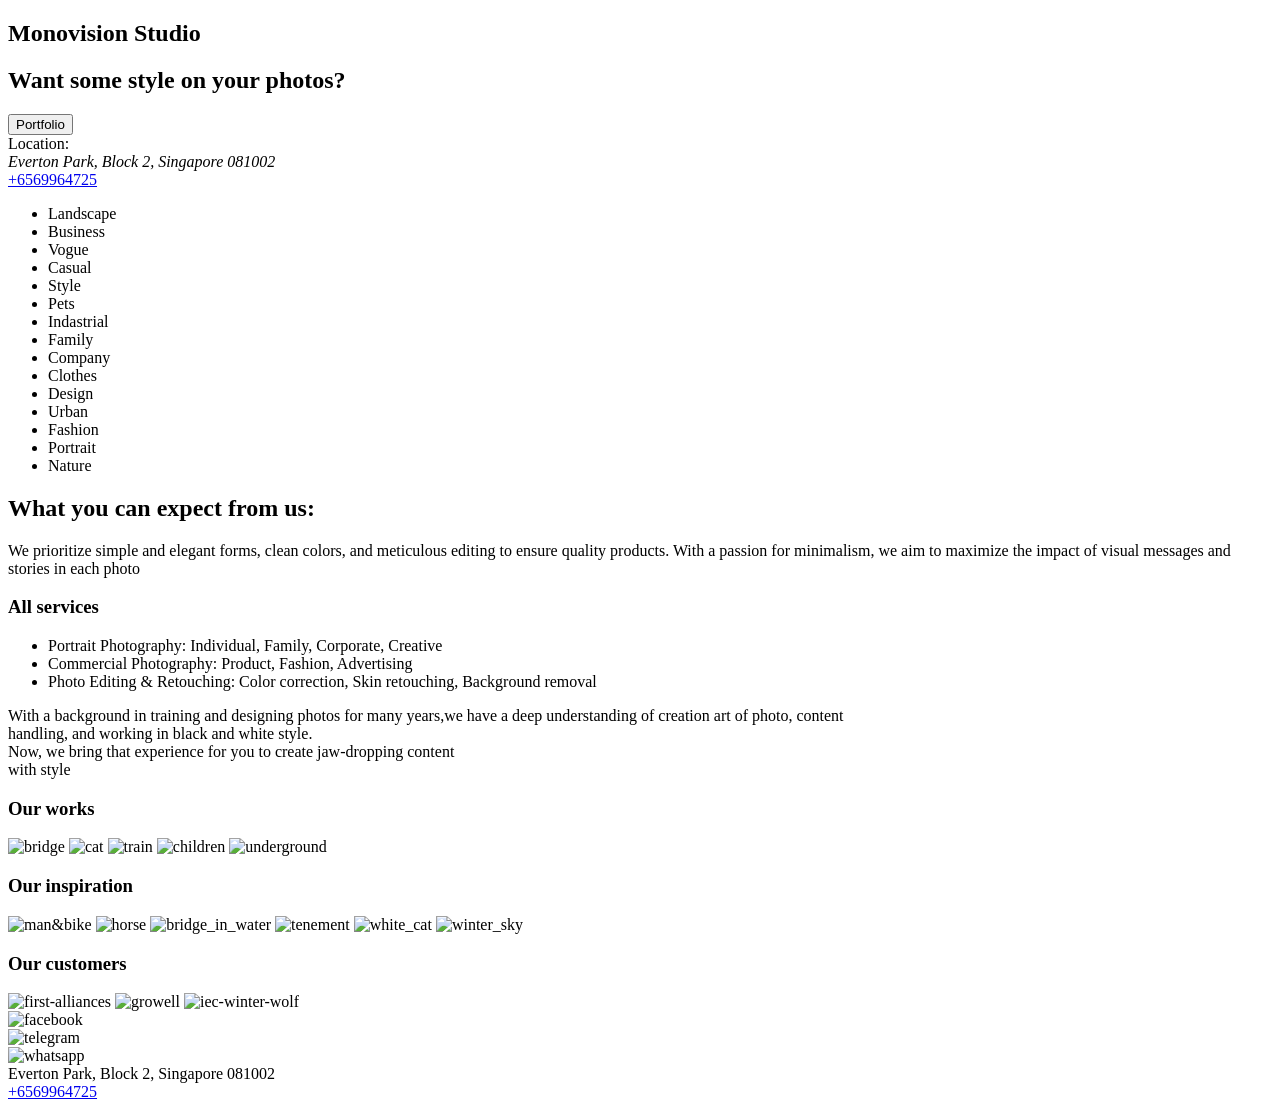
==== index.html @ f0c989b0 "Rename src/index.html to index.html" ====
<!DOCTYPE html>
<html lang="en">
	<head>
		<meta charset="UTF-8" />
		<meta name="viewport" content="width=device-width, initial-scale=1.0" />
		<meta name="description" content="Website for Monovision Studio" />
		<meta name="author" content="Awesome student" />
		<title>Portfolio</title>
		<link rel="shortcut icon" href="favicon.ico" type="image/x-icon" />
		<link rel="stylesheet" href="css/modern-normalize.min.css" />
		<link
			href="https://fonts.googleapis.com/css2?family=Inter:ital,opsz,wght@0,14..32,100..900;1,14..32,100..900&display=swap"
			rel="stylesheet"/>
		<link rel="stylesheet" href="css/style.css" />
		<link rel="stylesheet" href="css/media.css" />
	</head>
	<body>
		<main>
			<section class="promo">
				<div class="container">
    				<h1 class="promo__title">Monovision Studio</h1>
					<h2 class="promo__subtitle">Want some style on your photos?</h2>
					<a href="#Portfolio"><button class="btn">Portfolio</button></a>
					<div class="promo__address">
							Location:
						<address>
							Everton Park, Block 2, Singapore 081002
						</address>
						<a href="+6569964725">+6569964725</a>
					</div>
					<ul class="keywords">
						<li>Landscape</li>
						<li>Business</li>
						<li>Vogue</li>
						<li>Casual</li>
						<li>Style</li>
						<li>Pets</li>
						<li>Indastrial</li>
						<li>Family</li>
						<li>Company</li>
						<li>Clothes</li>
						<li>Design</li>
						<li>Urban</li>
						<li>Fashion</li>
						<li>Portrait</li>
						<li>Nature</li>
					</ul>
				</div>
			</section>
			<section class="about">
				<h2 class="about__title">What you can expect from us:</h2>
				<p class="about__text">We prioritize simple and elegant forms, clean colors, and meticulous editing to ensure quality products. With a passion
				for minimalism, we aim to maximize the impact of visual messages and stories in <span>each photo</span>
			    </p>
				<h3 class="servercise__title">All services</h3>
				<div class="case">
					<ul class="servercise__list">
						<li>Portrait Photography: Individual, Family, Corporate, Creative</li>
						<li>Commercial Photography: Product, Fashion, Advertising</li>
						<li>Photo Editing & Retouching: Color correction, Skin retouching, Background removal</li>
					</ul>
					<div class="servercise__text">With a background in training and designing photos for many years,we have a deep
						understanding of creation art of
						photo, content <br> handling, and working in black and white style. <br>
						Now, we bring that experience for you to create jaw-dropping content <br> with style
					</div>
				</div>
			</section>
			<section class="work">
				<h3 id="Portfolio" class="work_title"><span>Our works</span></h3>
				<div class="work__photos">
					<img src="img/works/bridge.jpg" alt="bridge">
					<img src="img/works/cat.jpg" alt="cat">
					<img src="img/works/train.jpg" alt="train">
					<img src="img/works/children.jpg" alt="children">
					<img src="img/works/underground.jpg" alt="underground">
				</div>
			</section>
			<section class="inspiration">
				<h3 class="inspiration__title"><span>Our inspiration</span></h3>
				<div class="inspiration__photos">
					<img src="img/inspiration/man.jpg" alt="man&bike" class="inspiration__photo1">
					<img src="img/inspiration/horses.jpg" alt="horse" class="inspiration__photo2">
					<img src="img/inspiration/bridge.jpg" alt="bridge_in_water" class="inspiration__photo3">
					<img src="img/inspiration/tenement.jpg" alt="tenement" class="inspiration__photo4">
					<img src="img/inspiration/cat.jpg" alt="white_cat" class="inspiration__photo5">
					<img src="img/inspiration/sky.jpg" alt="winter_sky" class="inspiration__photo6">
				</div>
			</section>
			<section class="customers">
				<h3 class="customers__title"><span>Our customers</span></h3>
				<div class="customers__photos">
					<img src="logo/logo-first-alliances.jpg" alt="first-alliances">
					<img src="logo/logo-growell.jpg" alt="growell">
					<img src="logo/logo-iec-winter-wolf.jpg" alt="iec-winter-wolf">
				</div>
			</section>
			<section class="footer">
				<div class="footer_icons">
					<div class="facebook"><img src="icons/facebook.svg" alt="facebook">
					</div>
					<div class="telegram"><img src="icons/tg.svg" alt="telegram">
					</div>
					<div class="whatsapp"><img src="icons/whatsapp.svg" alt="whatsapp">
					</div>
				</div>
				<div class="footer_text">Everton Park, Block 2, Singapore 081002</div>
				<a href="+6569964725" class="footer_number">+6569964725</a>
			</section>
		</main>
	</body>
</html>
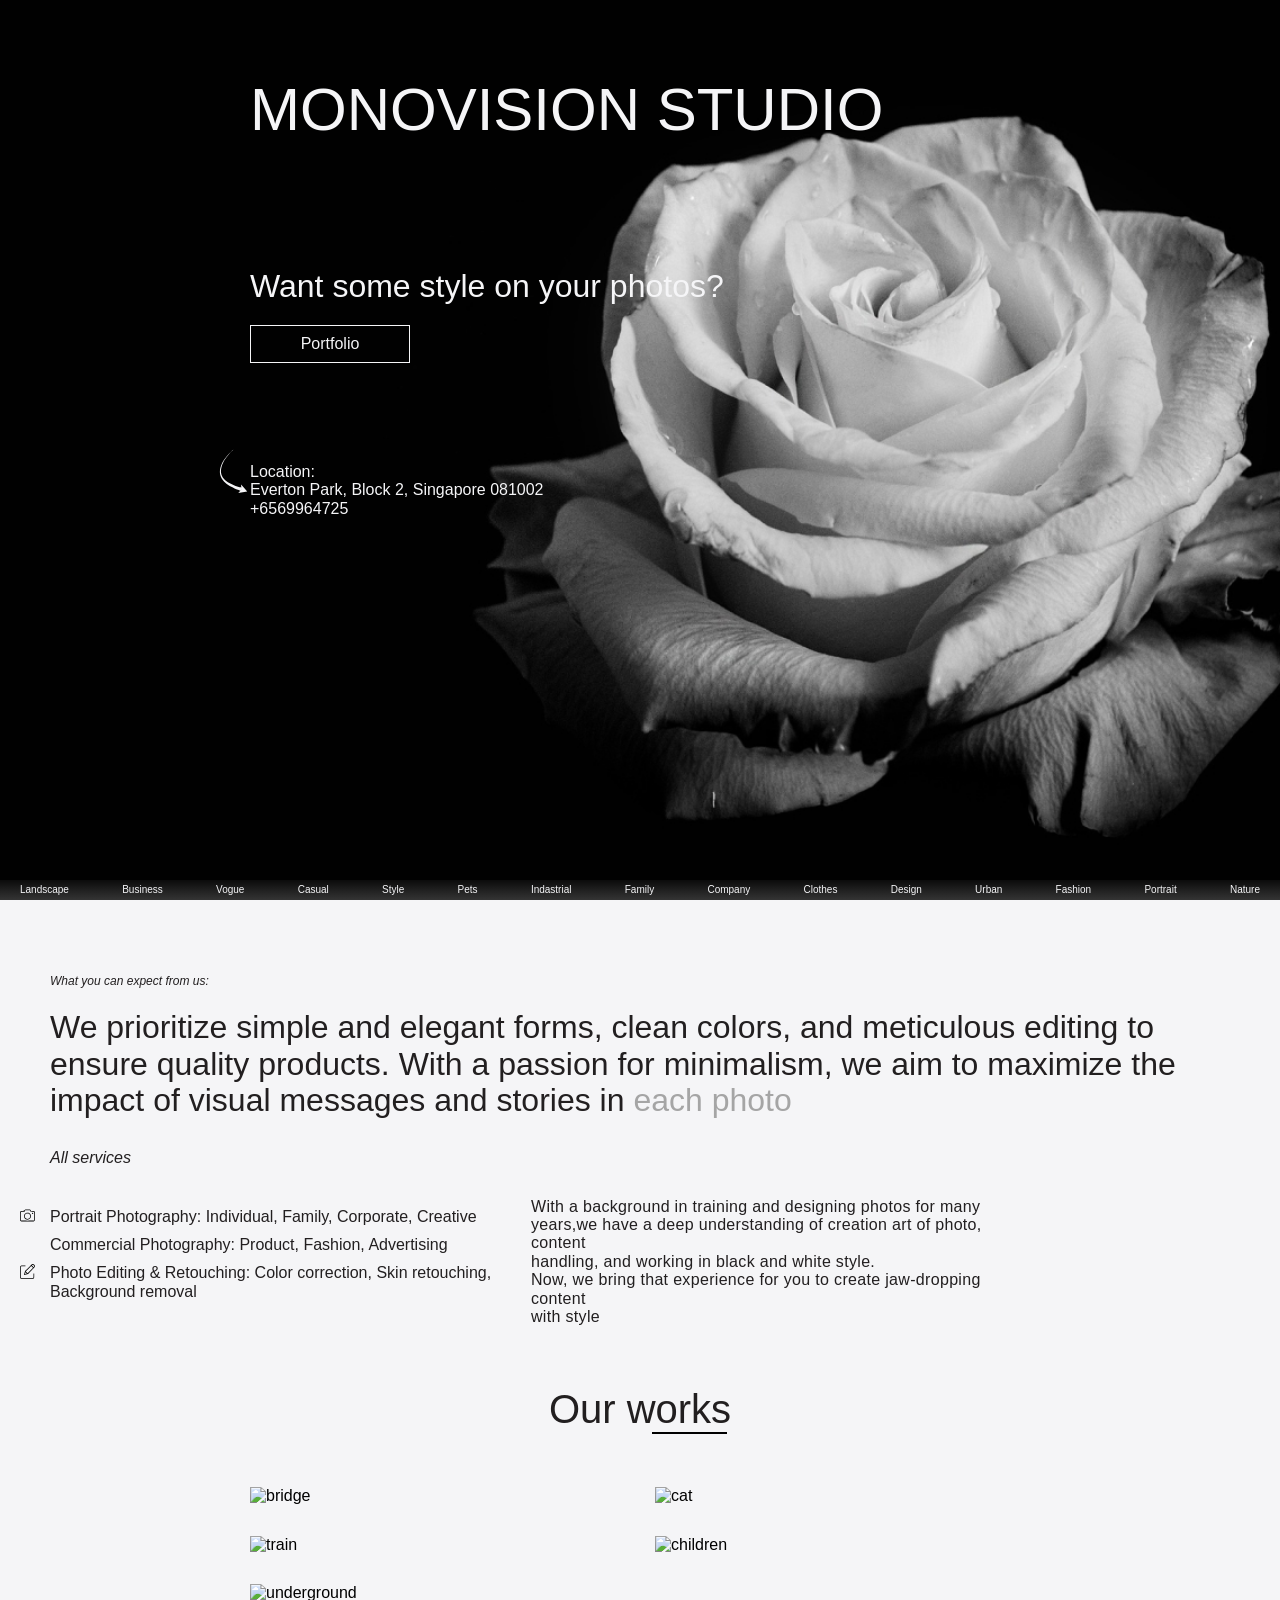
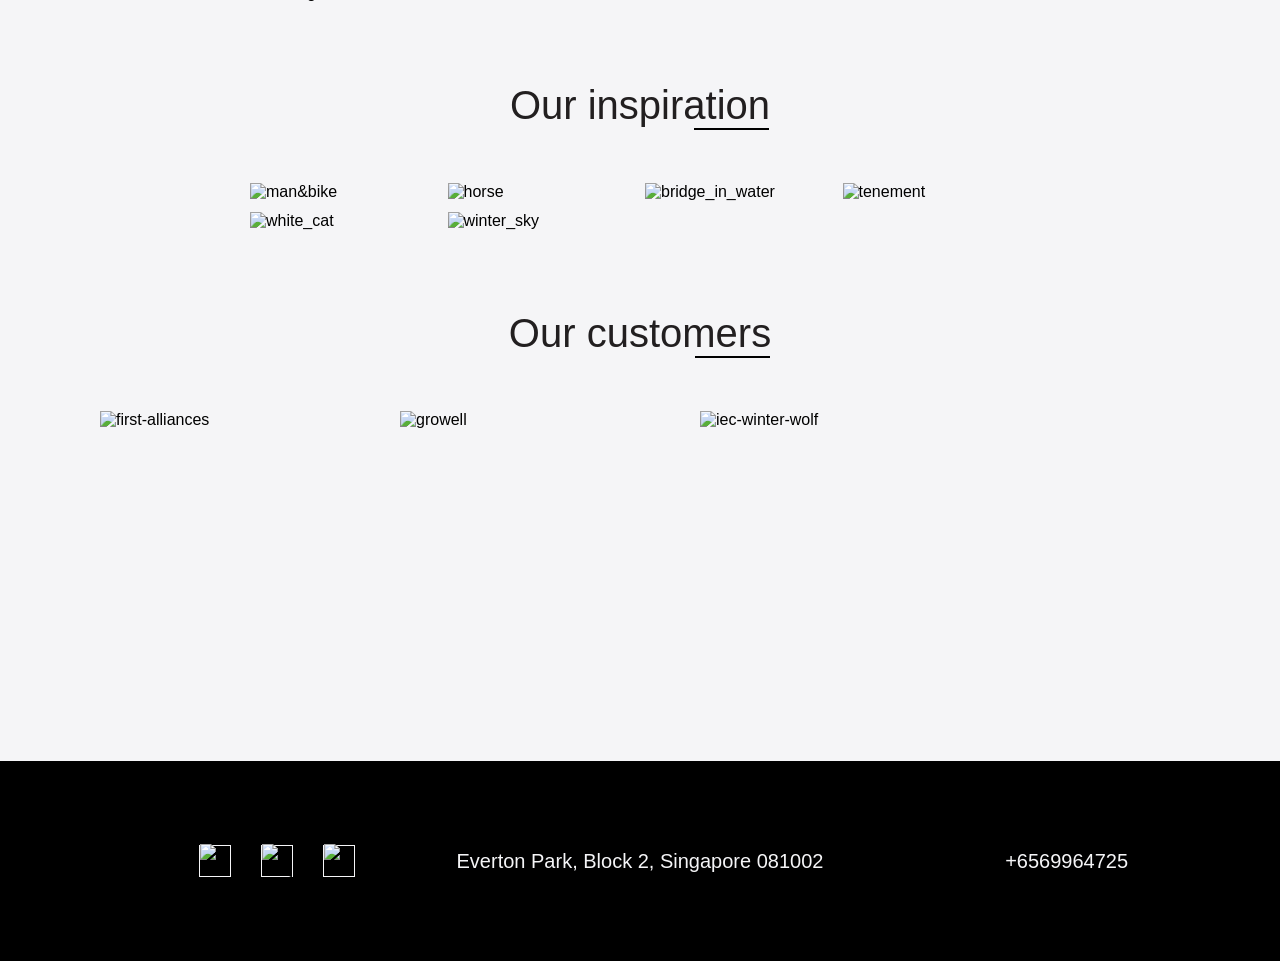
==== commit b6c2e700: "Update index.html" ====
--- a/index.html
+++ b/index.html
@@ -7,12 +7,12 @@
 		<meta name="author" content="Awesome student" />
 		<title>Portfolio</title>
 		<link rel="shortcut icon" href="favicon.ico" type="image/x-icon" />
-		<link rel="stylesheet" href="css/modern-normalize.min.css" />
+		<link rel="stylesheet" href="src/css/modern-normalize.min.css" />
 		<link
 			href="https://fonts.googleapis.com/css2?family=Inter:ital,opsz,wght@0,14..32,100..900;1,14..32,100..900&display=swap"
 			rel="stylesheet"/>
-		<link rel="stylesheet" href="css/style.css" />
-		<link rel="stylesheet" href="css/media.css" />
+		<link rel="stylesheet" href="src/css/style.css" />
+		<link rel="stylesheet" href="src/css/media.css" />
 	</head>
 	<body>
 		<main>
--- a/src/css/style.css
+++ b/src/css/style.css
@@ -0,0 +1,438 @@
+h1,
+h2,
+h3,
+h4,
+h5,
+figure,
+p,
+ol,
+ul {
+	margin: 0;
+}
+
+ol[role="list"],
+ul[role="list"] {
+	list-style: none;
+	padding-inline: 0;
+}
+
+h1,
+h2,
+h3,
+h4,
+h5 {
+	font-size: inherit;
+	font-weight: inherit;
+}
+
+img {
+	display: block;
+	max-inline-size: 100%;
+}
+
+html {
+	font-family: "Inter", sans-serif;
+	scroll-behavior: smooth;
+}
+
+:root {
+	--light-color: #f5f5f7;
+	--dark-color: #221f20;
+	--container-padding-inline: 13%;
+	--footer-padding-inline: 10%;
+}
+
+html {
+	font-family: "Inter", sans-serif;
+}
+
+.element {
+	color: var(--light-color);
+}
+
+.inspiration__photo6 {
+	grid-column: span 2;
+}
+
+.inspiration__photo4 {
+	grid-row: 1 / span 2;
+}
+
+.promo {
+	padding-top: 75px;
+	background: url(../img/main_bg.jpg) center center / cover no-repeat;
+	min-height: 100vh;
+}
+
+.promo__title {
+	font-weight: 400;
+	font-size: 60px;
+	text-transform: uppercase;
+	color: var(--light-color);
+	padding-left: 250px;
+}
+
+.promo__subtitle {
+	font-weight: 100;
+	font-size: 32px;
+	color: var(--light-color);
+	margin-top: 124px;
+	padding-left: 250px;
+}
+
+.btn {
+	width: 160px;
+	height: 38px;
+	font-weight: 100;
+	font-size: 16px;
+	color: var(--light-color);
+	background-color: transparent;
+	margin-top: 20px;
+	cursor: pointer;
+	border: 1px solid var(--light-color);
+	margin-left: 250px;
+	&:hover {
+		font-weight: 500;
+		font-size: 16px;
+		color: var(--light-color);
+		border: 1px solid;
+		width: 160px;
+		height: 38px;
+		box-shadow: 5px 5px 10px 0 rgba(255, 255, 255, 0.62);
+		background: rgba(217, 217, 217, 0);
+		transition: all 2s ease;
+	}
+}
+
+.promo__address {
+	margin-top: 100px;
+	font-weight: 100;
+	font-size: 16px;
+	color: var(--light-color);
+	padding-left: 250px;
+	address {
+		font-style: normal;
+	}
+	a {
+		text-decoration: none;
+		color:var(--light-color)
+	}
+	&::before {
+		content:"";
+		display: block;
+		width: 40px;
+		height: 49px;
+		background: url('../icons/arrow.svg');
+		position: absolute;
+		left: 215px;
+		top: 447px;
+
+	}
+}
+
+.keywords {
+	display: flex;
+	justify-content: space-between;
+	align-items: center;
+	position: absolute;
+	bottom: 0;
+	padding: 0 350px;
+	width: 100%;
+	height: 20px;
+	background: linear-gradient(180deg, rgba(255, 255, 255, 0.04) 0%, rgba(255, 255, 255, 0.12) 50%, rgba(255, 255, 255, 0.2) 100%);
+	li {
+		list-style-type: none;
+		font-weight: 100;
+		font-size: 10px;
+		color: var(--light-color);
+	}
+}
+
+.about {
+	padding: 80px 250px;
+	background-color: var(--light-color);
+}
+
+.about__title {
+	font-style: italic;
+	font-weight: 400;
+	font-size: 12px;
+	color: var(--dark-color);
+	margin-bottom: 20px;
+}
+
+.about__text {
+	font-weight: 400;
+	font-size: 40px;
+	color: var(--dark-color);
+	margin-bottom: 80px;
+		span {
+			color: #a5a5a5;
+		}
+}
+
+.servercise__title {
+	font-style: italic;
+	font-weight: 400;
+	font-size: 16px;
+	color: var(--dark-color);
+	margin-bottom: 20px;
+}
+
+.case {
+	display: inline-flex;
+
+}
+
+.servercise__list {
+	list-style: none;
+	padding-left: 0px;
+	padding-top: 20px;
+	width: 695px;
+	li {
+		font-weight: 400;
+		font-size: 16px;
+		color: var(--dark-color);
+		margin-bottom: 10px;
+		display: inline-block;
+		&:nth-child(1)::before {
+				content: "";
+				display: block;
+				width: 15px;
+				height: 15px;
+				position: absolute;
+				left: 221px;
+				background: url("../icons/camera.svg") center center/cover no-repeat;
+			}
+		
+		&:last-child::before {
+				content: "";
+				display: block;
+				width: 15px;
+				height: 15px;
+				position: absolute;
+				left: 221px;
+				background: url("../icons/edit.svg") center center/cover no-repeat;
+		}
+	}
+}
+
+.servercise__text {
+	font-weight: 400;
+	font-size: 20px;
+	letter-spacing: 0.02em;
+	color: var(--dark-color);
+	width: 695px;
+	height: 120px;
+	margin-left: 40px;
+	padding-top: 10px;
+}
+
+.work {
+	background-color: var(--light-color);
+	padding: 0 250px 0 250px;
+}
+
+.work_title {
+	display: block;
+	margin: 0 auto;
+	font-weight: 400;
+	font-size: 40px;
+	color: var(--dark-color);
+	text-align: center;
+	position: relative;
+	margin-bottom: 53px;
+	padding-bottom: 3px;
+	width: 194px;
+	height: 48px;
+	span::after {
+		content: "";
+		display: block;
+		position: absolute;
+		right: 10px;
+		bottom: 0;
+		width: 75px;
+		height: 2px;
+		background-color: #000;
+	}
+}
+
+.work__photos {
+	display: grid;
+	grid-template-columns: 1fr 1fr;
+	grid-template-rows: auto;
+	gap: 30px;
+}
+
+.inspiration {
+	background-color: var(--light-color);
+	padding: 80px 250px 0 250px;
+}
+
+.inspiration__title {
+	display: block;
+	margin: 0 auto;
+	font-weight: 400;
+	font-size: 40px;
+	color: var(--dark-color);
+	text-align: center;
+	position: relative;
+	margin-bottom: 53px;
+	padding-bottom: 3px;
+	width: 277px;
+	height: 48px;
+	span::after {
+		content: "";
+		display: block;
+		position: absolute;
+		right: 10px;
+		bottom: 0;
+		width: 75px;
+		height: 2px;
+		background-color: #000;
+	}
+}
+
+.inspiration_help {
+	border: 2px solid #000;
+	width: 75px;
+	height: 0px;
+	margin: 0 0 50px 53.5%;
+}
+
+.inspiration__photos {
+	display: grid;
+	grid-template-columns: repeat(4, 1fr);
+	grid-template-rows: repeat(2, 245px);
+	gap: 10px;
+}
+
+.inspiration__photo1 {
+	grid-column: 1;
+	grid-row: 1;
+}
+
+.inspiration__photo2 {
+	grid-column: 2;
+	grid-row: 1;
+}
+
+.inspiration__photo3 {
+	grid-column: 3;
+	grid-row: 1;
+}
+
+.inspiration__photo4 {
+	grid-column: 4;
+}
+
+.inspiration__photo5 {
+	grid-column: 1;
+	grid-row: 2;
+}
+
+.inspiration__photo6 {
+	grid-row: 2;
+}
+
+.customers {
+	padding: 80px 250px 100px 250px;
+	background-color: var(--light-color);
+}
+
+.customers__title {
+	display: block;
+	margin: 0 auto;
+	font-weight: 400;
+	font-size: 40px;
+	color: var(--dark-color);
+	text-align: center;
+	position: relative;
+	margin-bottom: 53px;
+	padding-bottom: 3px;
+	width: 279px;
+	height: 48px;
+	span::after {
+		content: "";
+		display: block;
+		position: absolute;
+		right: 10px;
+		width: 75px;
+		height: 2px;
+		background-color: #000;
+	}
+}
+.customers__help {
+	border: 2px solid #000;
+	width: 75px;
+	height: 0px;
+	margin: 0 0 53px 53.5%;
+}
+
+.customers__photos {
+	display: grid;
+	grid-template-rows: 250px;
+	grid-template-columns: repeat(3, 362px);
+}
+
+.footer {
+	height: 200px;
+	background-color: #000;
+	display: grid;
+	grid-template-rows: auto;
+	grid-template-columns: repeat(3, 1fr);
+}
+
+.footer_icons {
+	width: 362px;
+	display: flex;
+	justify-content: center;
+	gap: 30px;
+	padding: 84px 0 0 192px;
+}
+
+.facebook {
+	border: 1px solid var(--light-color);
+	width: 32px;
+	height: 32px;
+	display: flex;
+	justify-content: center;
+	align-items: center;
+}
+
+.telegram {
+	border: 1px solid var(--light-color);
+	width: 32px;
+	height: 32px;
+	display: flex;
+	justify-content: center;
+	align-items: center;
+}
+
+.whatsapp {
+	border: 1px solid var(--light-color);
+	width: 32px;
+	height: 32px;
+	display: flex;
+	justify-content: center;
+	align-items: center;
+}
+
+.footer_text {
+	font-weight: 400;
+	font-size: 20px;
+	color: var(--light-color);
+	display: flex;
+	justify-content: center;
+	align-items: center;
+}
+
+.footer_number {
+	display: flex;
+	justify-content: center;
+	align-items: center;
+	font-weight: 400;
+	font-size: 20px;
+	color: var(--light-color);
+	text-decoration: none;
+}
--- a/src/css/media.css
+++ b/src/css/media.css
@@ -0,0 +1,655 @@
+@media screen and (max-width:1486px) {
+    .servercise__text {
+        margin-left: -66px;
+        font-size: 16px;
+        width: 530px;
+    }
+    .inspiration__photos {
+        grid-template-rows: auto;
+    }
+}
+@media screen and (max-width: 1440px) {
+    .keywords {
+        padding: 0 20px;
+    }
+
+    .inspiration__photos {
+        display: grid;
+        grid-template-columns: repeat(4, 1fr);
+        grid-template-rows: auto;
+        gap: 10px;
+    }
+
+    .servercise__text {
+        font-size: 16px;
+        width: 478px;
+    }
+
+    .servercise__list {
+        padding-top: 20px;
+        width: 523px;
+        margin-right: 15px;
+    }
+}
+@media  screen and (max-width: 1311px) {
+    .about {
+        padding: 75px 50px;
+        background-color: var(--light-color);
+    }
+
+    .about__text {
+        margin-bottom: 30px;
+        font-size: 32px;
+    }
+
+    .servercise__text {
+        width: 490px;
+        margin-left: 1px;
+    }
+
+    .servercise__list {
+        width: 475px;
+        margin-right: 5px;
+        li {
+            &:nth-child(1)::before {
+                content: "";
+                left: 20px;
+            }
+        
+            &:last-child::before {
+                content: "";
+                position: absolute;
+                left: 20px;
+            }
+        }
+    }
+
+    .customers {
+        padding: 80px 100px 100px 100px;
+    }
+
+    .customers__photos {
+        grid-template-columns: repeat(3, 300px);
+        img {
+            width: 250px;
+        }
+    }
+}
+@media  screen and (max-width:1024px) {
+    .promo__title {
+        padding-left: 50px;
+    }
+
+    .promo__subtitle {
+        padding-left: 50px;
+    }
+
+    .btn {
+        margin-left: 50px;
+    }
+
+    .promo__address {
+        padding-left: 46px;
+        margin-top: 80px;
+    
+        &::before {
+            content: "";
+            display: block;
+            width: 35px;
+            height: 45px;
+            background: url(../icons/arrow.svg);
+            position: absolute;
+            left: 10px;
+            top: 425px
+        }
+    }
+    
+    .case {
+        display: block ;
+    }
+
+    .servercise__text {
+        font-size: 16px;
+        width: 478px;
+        margin-left: 0px;
+    }
+
+    .work {
+        padding: 0 50px 0 50px;
+    }
+
+    .inspiration {
+        padding: 80px 50px 0 50px;
+    }
+
+    .customers {
+        padding: 80px 50px 100px 50px;
+    }
+
+    .customers__photos {
+        grid-template-rows: auto;
+        grid-template-columns: repeat(3, 302px);
+        img {
+            width: 250px;
+        }
+    }
+
+    .footer_icons { 
+        padding: 84px 0 0 92px;
+    }
+}
+@media screen and (max-width: 901px) {
+    .customers__photos {
+        grid-template-rows: auto;
+        grid-template-columns: repeat(3, 250px);
+        gap: 10px;
+    }
+}
+@media screen and (max-width: 768px) {
+    :root {
+        --light-color: #f5f5f7;
+        --dark-color: #221f20;
+        --container-padding-inline: 6%;
+        --footer-padding-inline: 6%;
+    }
+
+    .promo__title {
+        font-weight: 400;
+        font-size: 48px;
+        padding-left: 43px;
+    }
+
+    .promo__subtitle {
+        font-weight: 100;
+        font-size: 32px;
+        margin-top: 80px;
+        padding-left: 43px;
+    }
+
+    .btn {
+        margin-left: 45px;
+        margin-top: 20px;
+    }
+
+    .promo__address {
+        padding-left: 46px;
+        margin-top: 80px;
+        &::before {
+            content: "";
+            display: block;
+            width: 35px;
+            height: 45px;
+            background: url(../icons/arrow.svg);
+            position: absolute;
+            left: 13px;
+            top: 370px
+        }
+    }
+
+    .keywords {
+        display: flex;
+        justify-content: space-around;
+        align-items: center;
+        position: absolute;
+        bottom: 0;
+        padding: 0 15px;
+        width: 100%;
+        height: 20px;
+        background: linear-gradient(180deg, rgba(255, 255, 255, 0.04) 0%, rgba(255, 255, 255, 0.12) 50%, rgba(255, 255, 255, 0.2) 100%);
+        li:nth-child(n+10) {
+            display: none;
+        }
+        li {
+            font-weight: 100;
+            font-size: 10px;
+            color: var(--light-color);
+        }
+    }
+
+    .about {
+        padding: 80px 45px;
+    }
+
+    .about__title {
+        font-style: italic;
+        font-weight: 400;
+        font-size: 12px;
+        color: var(--dark-color);
+    }
+
+    .about__text {
+        font-weight: 400;
+        font-size: 24px;
+        color: var(--dark-color);
+        margin-bottom: 40px;
+    }
+
+    .case {
+        display: block;
+    }
+
+    .servercise__text {
+        margin-left: 0px;
+    }
+
+    .servercise__list {
+        li {
+            &:nth-child(1)::before {
+                content: "";
+                display: block;
+                width: 15px;
+                height: 15px;
+                position: absolute;
+                left: 20px;
+            }
+            &:last-child::before {
+                content: "";
+                display: block;
+                width: 15px;
+                height: 15px;
+                position: absolute;
+                left: 20px;
+                background: url(../icons/edit.svg) center center / cover no-repeat;
+            }
+        }
+    }
+
+    .work {
+        padding: 0 46px;
+    }
+
+    .work_title {
+        font-weight: 400;
+        font-size: 36px;
+        color: var(--dark-color);
+    }
+
+    .work__photos {
+        display: grid;
+        grid-template-columns: 1fr 1fr;
+        grid-template-rows: auto;
+        gap: 20px;
+    }
+
+    .inspiration {
+        background-color: var(--light-color);
+        padding: 80px 46px;
+    }
+
+    .inspiration__photos {
+        display: grid;
+        gap: 20px;
+        grid-template-columns: repeat(2, 328px);
+        grid-template-rows: repeat(2, 235px);
+        &:nth-child(-n+5) {
+            width: 328px;
+        }
+    }
+
+    .inspiration__photo1 {
+        grid-row: 1;
+    }
+
+    .inspiration__photo2 {
+        grid-row: 1;
+    }
+
+    .inspiration__photo3 {
+        grid-column: auto;
+        grid-row: auto;
+    }
+
+    .inspiration__photo4 {
+        grid-column: auto;
+        grid-row: auto;
+    }
+
+    .inspiration__photo5 {
+        grid-row: auto;
+    }
+
+    .inspiration__photo6 {
+        grid-row: auto;
+    }
+
+    .customers {
+        padding:0px 220px 50px 46px;
+    }
+
+    .customers__photos {
+        img {
+            width: 156px;
+            height: 116px;
+        }
+    grid-template-columns: repeat(3, 200px);
+    grid-template-rows: auto;
+    }
+
+    .footer {
+        display: block;
+    }
+
+    .footer_icons {
+        justify-content: start;
+        padding: 35px 0 0 46px;
+    }
+
+    .footer_text {
+        justify-content: start;
+        padding: 35px 0 0 46px;
+    }
+
+    .footer_number {
+        justify-content: start;
+        padding: 35px 0 0 46px;
+    }
+}
+@media screen and (max-width: 783px) {
+    .customers__photos {
+        grid-template-rows: auto;
+        grid-template-columns: repeat(3, 230px);
+        img {
+            width: 250px;
+        }
+    }
+}
+@media screen and (max-width:786px) {
+    .customers__photos {
+            grid-template-rows: auto;
+            grid-template-columns: repeat(3, 220px);
+    
+            img {
+                width: 240px;
+            }
+        }
+}
+@media screen and (max-width: 775px) {
+    .customers__photos {
+            grid-template-columns: repeat(3, 215px);
+            img {
+                width: 200px;
+                height: 180px;
+            }
+        }
+}
+@media screen and (max-width: 680px) {
+    .servercise__list {
+        width: 400px;
+    }
+     
+    .servercise__text {
+        width: 360px;
+    }
+
+    .inspiration__photos {
+        display: grid;
+        gap: 20px;
+        grid-template-columns: repeat(2, 237px);
+        grid-template-rows: repeat(2, 161px);
+        gap: 10px;
+        img {
+            width: 235px;
+            &:last-child {
+                width: 500px;
+                margin-top: 10px;
+            }
+            &:nth-child(4) {
+                height: 330px;
+            }
+        }
+    }
+
+    .customers__photos {
+        grid-template-columns: repeat(3, 150px);
+        img {
+            width: 230px;
+            height: 150px;
+        }
+    
+    }
+}
+@media screen and (max-width: 525px) {
+    .inspiration__photos {
+        display: grid;
+        gap: 20px;
+        grid-template-columns: repeat(2, 217px);
+        grid-template-rows: repeat(2, 141px);
+        gap: 10px;
+    
+        img {
+            width: 215px;
+    
+            &:last-child {
+                width: 490px;
+                margin-top: 10px;
+            }
+    
+            &:nth-child(4) {
+                height: 300px;
+            }
+        }
+    }
+}
+@media screen and (max-width: 425px) {
+    .promo__address {
+        &::before {
+            content: "";
+            display: block;
+            width: 35px;
+            height: 45px;
+            background: url(../icons/arrow.svg);
+            position: absolute;
+            left: 11px;
+            top: 460px;
+        }
+    }
+
+    .servercise__list {
+        width: 370px;
+    }
+
+    .servercise__text {
+        width: 370px;
+    }
+
+    .inspiration__photos {
+        grid-template-rows: repeat(4, 105px);
+        grid-template-columns: auto;
+        img {
+            width: 250px;
+            &:last-child {
+                width: auto;
+            }
+            &:nth-child(4) {
+                height: 220px;
+            }
+        }
+    }
+
+    .customers__photos {
+        display: grid;
+        grid-template-columns: repeat(2, 1fr);
+        gap: 20px;
+    }
+
+    .customers {
+        padding: 0px 50px 50px 46px;
+    }
+}
+
+@media (max-width: 375px) {
+    .promo {
+        padding: 50px 0 0 0px;
+        min-height: 500px;
+        background: url("../img/main_bg.small.jpg") center center / cover no-repeat;;
+    }
+    .promo__title {
+        font-weight: 400;
+        font-size: 26px;
+        text-transform: uppercase;
+        color: var(--light-color);
+        padding-left: 15px;
+    }
+        
+    .promo__subtitle {
+        font-weight: 100;
+        font-size: 16px;
+        color: var(--light-color);
+        margin-top: 30px;
+        padding-left: 15px;
+    }
+
+    .btn {
+        margin-left: 15px;
+        margin-top: 15px;
+    }
+
+    .promo__address {
+        padding-left: 15px;
+        margin-top: 233px;
+        &::before {
+            display: none;
+        }
+    }
+
+    .keywords {
+        position: absolute;
+        bottom: 384px;
+        li:nth-child(n+5) {
+                display: none;
+        }
+    }
+
+    .about {
+        padding: 50px 15px 0 15px;
+    }
+
+    .about__text {
+        font-weight: 400;
+        font-size: 16px;
+        margin-bottom: 20px;
+    }
+
+    .servercise__title {
+        margin-bottom: 0px;
+    }
+
+    .servercise__list {
+        width: 0px;
+        li {
+        font-weight: 400;
+        font-size: 14px;
+        width: 345px;
+            &:nth-child(1)::before {
+                    content: "";
+                    display: none;
+            }
+        
+            &:last-child::before {
+                    content: "";
+                    display: none;
+                
+            }
+        }
+    }
+
+    .servercise__text {
+        font-weight: 400;
+        font-size: 12px;
+        letter-spacing: 0.02em;
+        width: 345px;
+    }
+
+    .work_title {
+        font-weight: 400;
+        font-size: 24px;
+        width: 116px;
+        height: 29px;
+        margin-top: 50px;
+        span {
+            ::after {
+                right: 0px;
+            }
+        }
+    }
+
+    .work__photos {
+        display: block;
+        img {
+            padding-bottom: 30px;
+            &:last-child {
+                padding-bottom: 50px;
+            }
+        }
+    }
+
+    .inspiration {
+        padding: 0px 24px;
+    }
+
+    .inspiration__title {
+        font-weight: 400;
+        font-size: 24px;
+        width: 166px;
+        height: 29px;
+        margin-bottom: 43px;
+        span::after {
+                right: 4px;
+        }
+    }
+
+    .inspiration__photos {
+        display: block;
+        img {
+            padding-bottom: 20px;
+            margin-left: 40px;
+            &:last-child {
+                padding-bottom: 50px;
+                margin-left: 0px;
+            }
+        }
+    }
+
+    .customers {
+        padding: 0px 15px;
+        padding-bottom: 50px;
+    }
+
+    .customers__title {
+        font-weight: 400;
+        font-size: 24px;
+        margin-bottom: 33px;
+        width: 166px;
+        height: 29px;
+        span::after {
+                right: 5px;
+            }
+    }
+
+    .customers__photos {
+        display: grid;
+        grid-template-columns: repeat(2, 1fr);
+        gap: 20px;
+    }
+
+    .footer_text {
+        font-size: 16px;
+        padding: 80px 0 0 0px;
+        justify-content: center;
+        position: absolute;
+        left: 45px;
+    }
+
+    .footer_number {
+        font-size: 16px;
+        padding: 30px 0 0 0px;
+        justify-content: center;
+        position: absolute;
+        left: 130px;
+    }
+
+    .footer_icons {
+        padding: 30px 0 0 0px;
+        justify-content: center;
+    }
+}
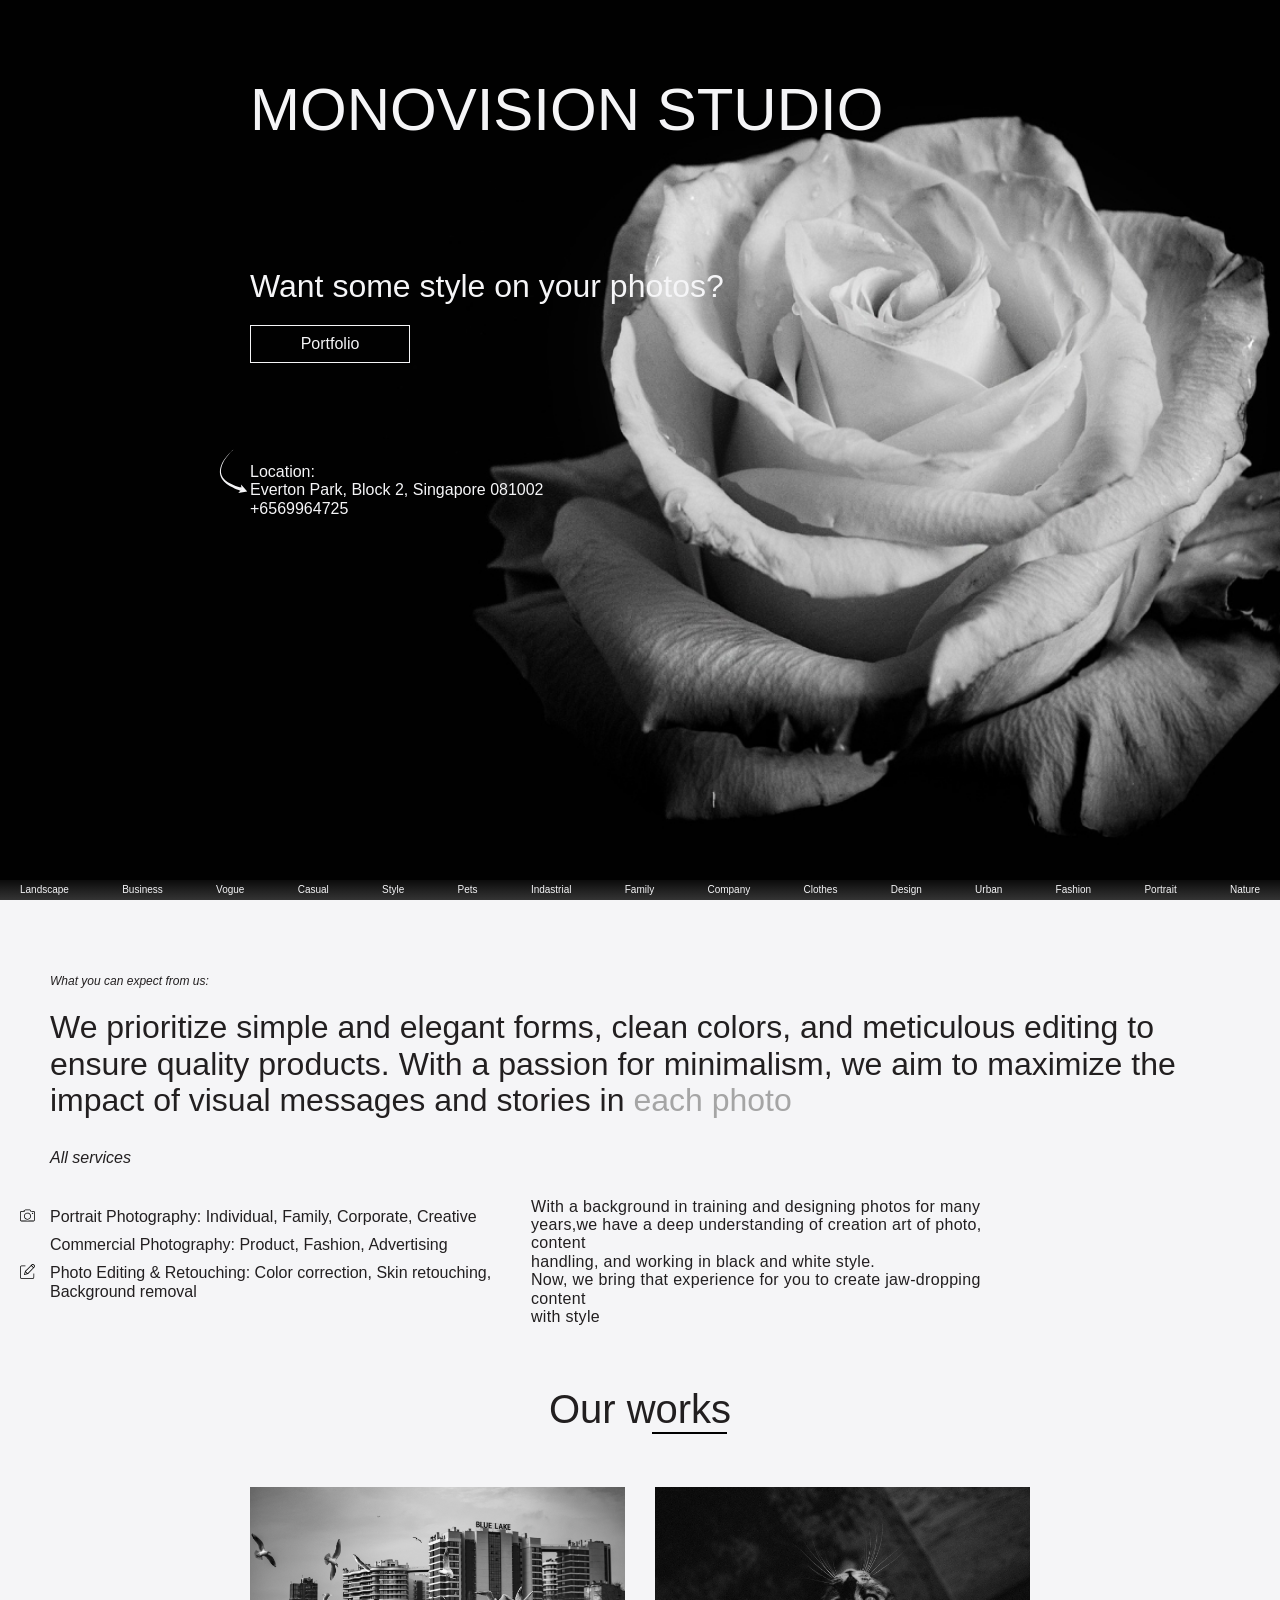
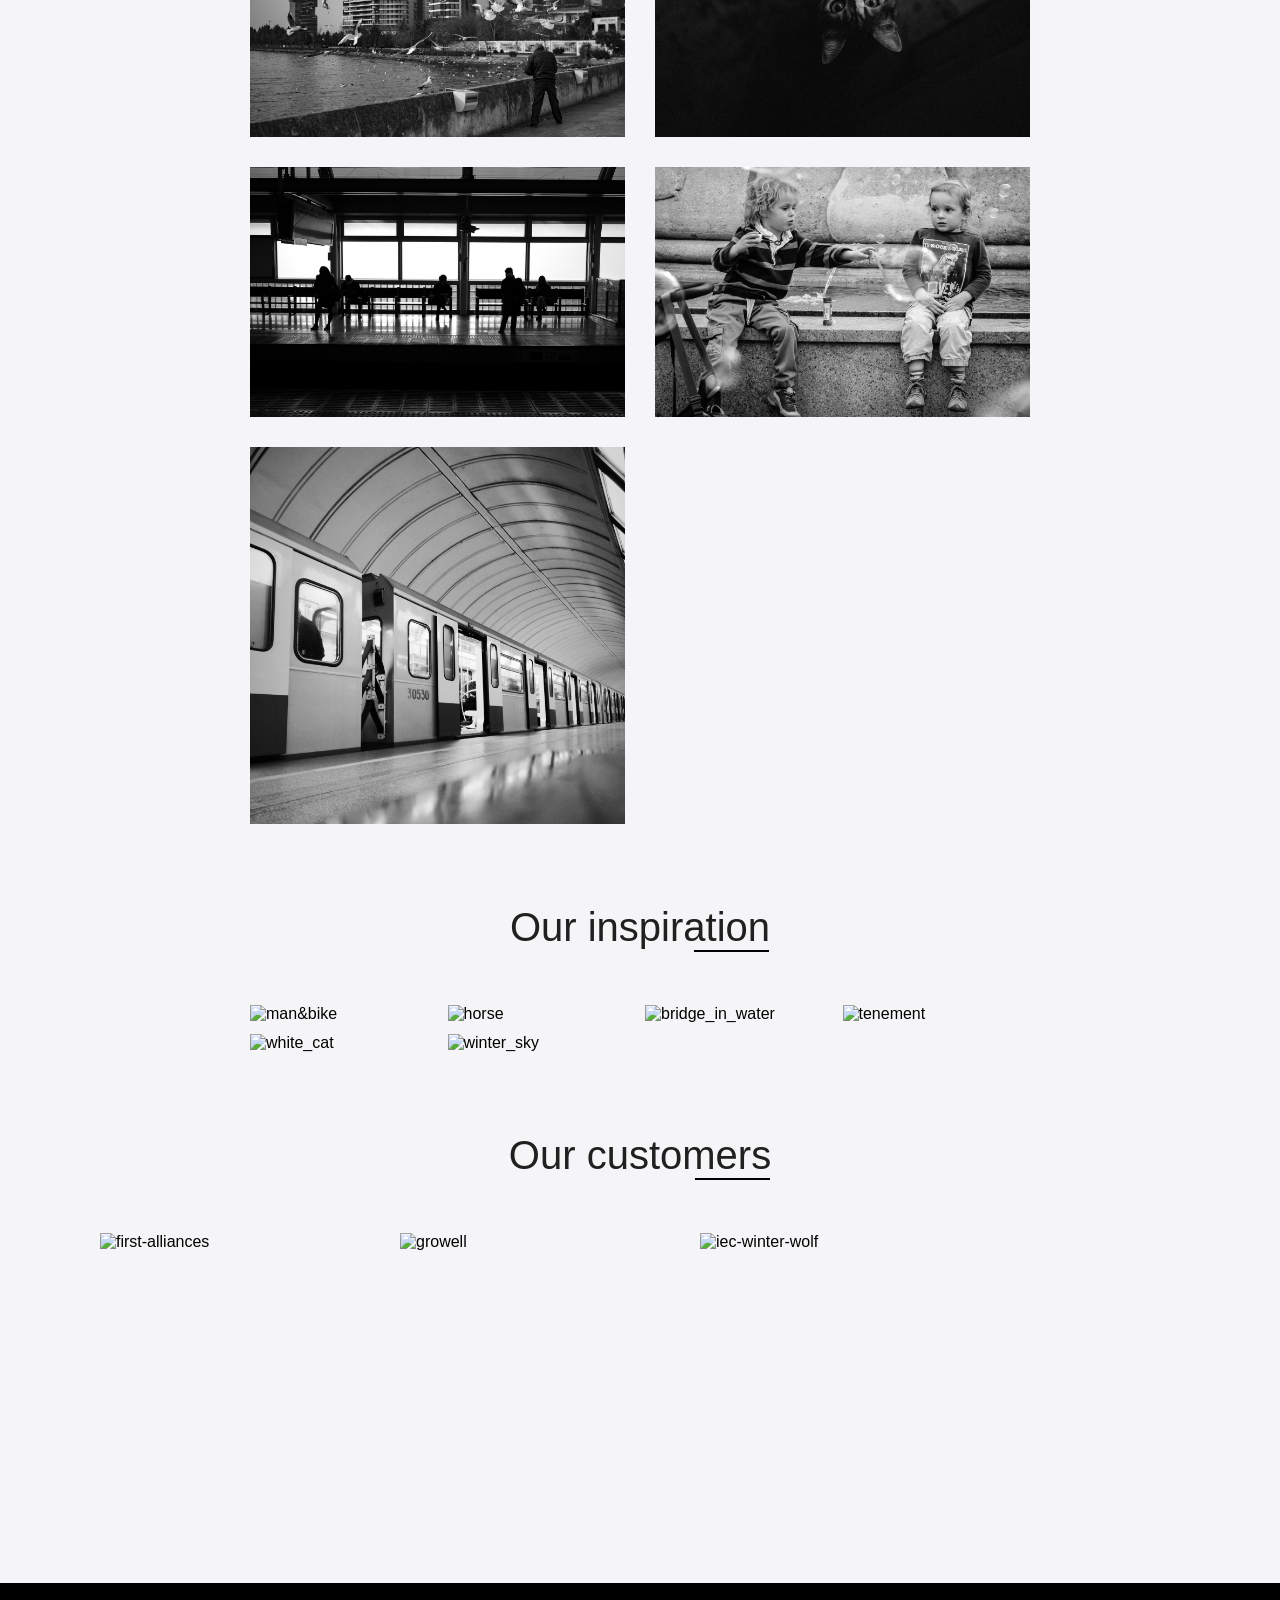
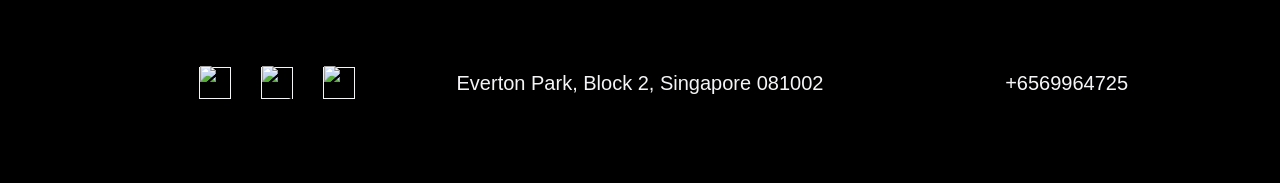
==== commit 336c2799: "Update index.html2" ====
--- a/index.html
+++ b/index.html
@@ -69,11 +69,11 @@
 			<section class="work">
 				<h3 id="Portfolio" class="work_title"><span>Our works</span></h3>
 				<div class="work__photos">
-					<img src="img/works/bridge.jpg" alt="bridge">
-					<img src="img/works/cat.jpg" alt="cat">
-					<img src="img/works/train.jpg" alt="train">
-					<img src="img/works/children.jpg" alt="children">
-					<img src="img/works/underground.jpg" alt="underground">
+					<img src="src/img/works/bridge.jpg" alt="bridge">
+					<img src="src/img/works/cat.jpg" alt="cat">
+					<img src="src/img/works/train.jpg" alt="train">
+					<img src="src/img/works/children.jpg" alt="children">
+					<img src="src/img/works/underground.jpg" alt="underground">
 				</div>
 			</section>
 			<section class="inspiration">
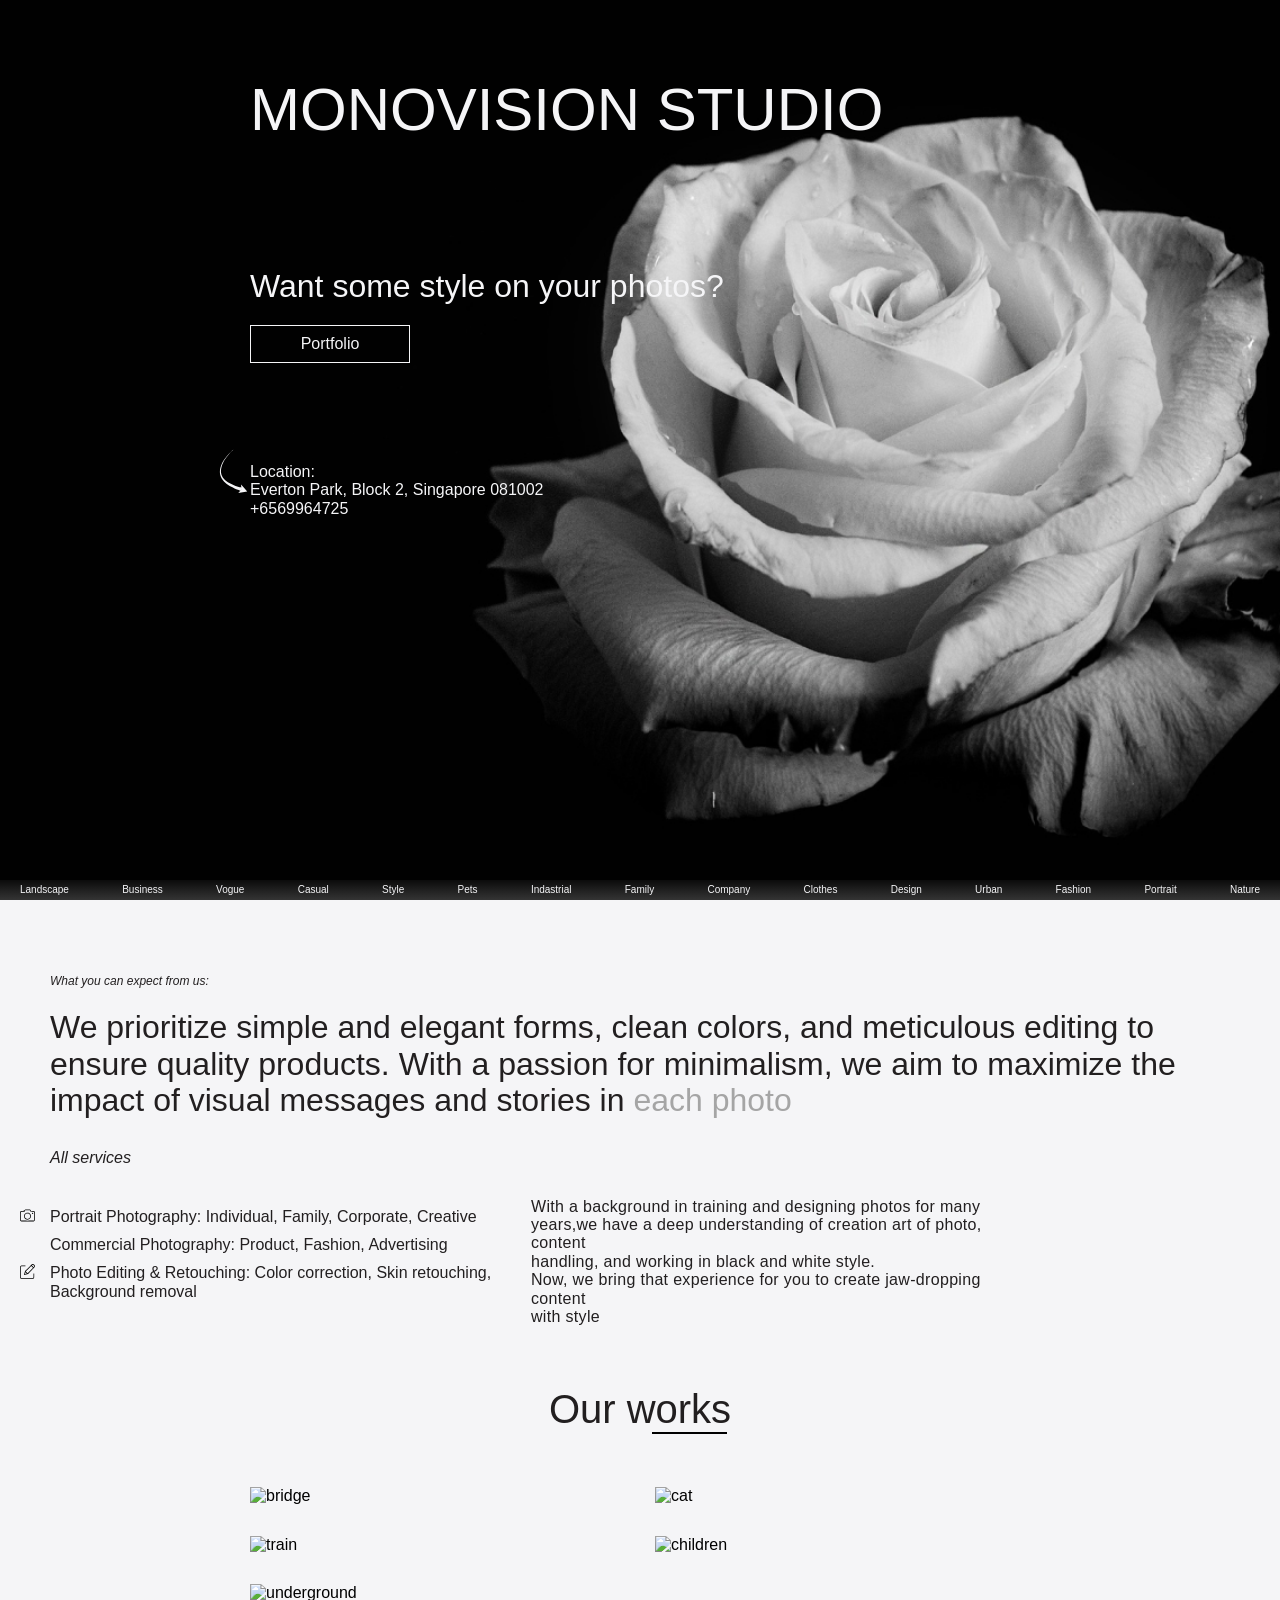
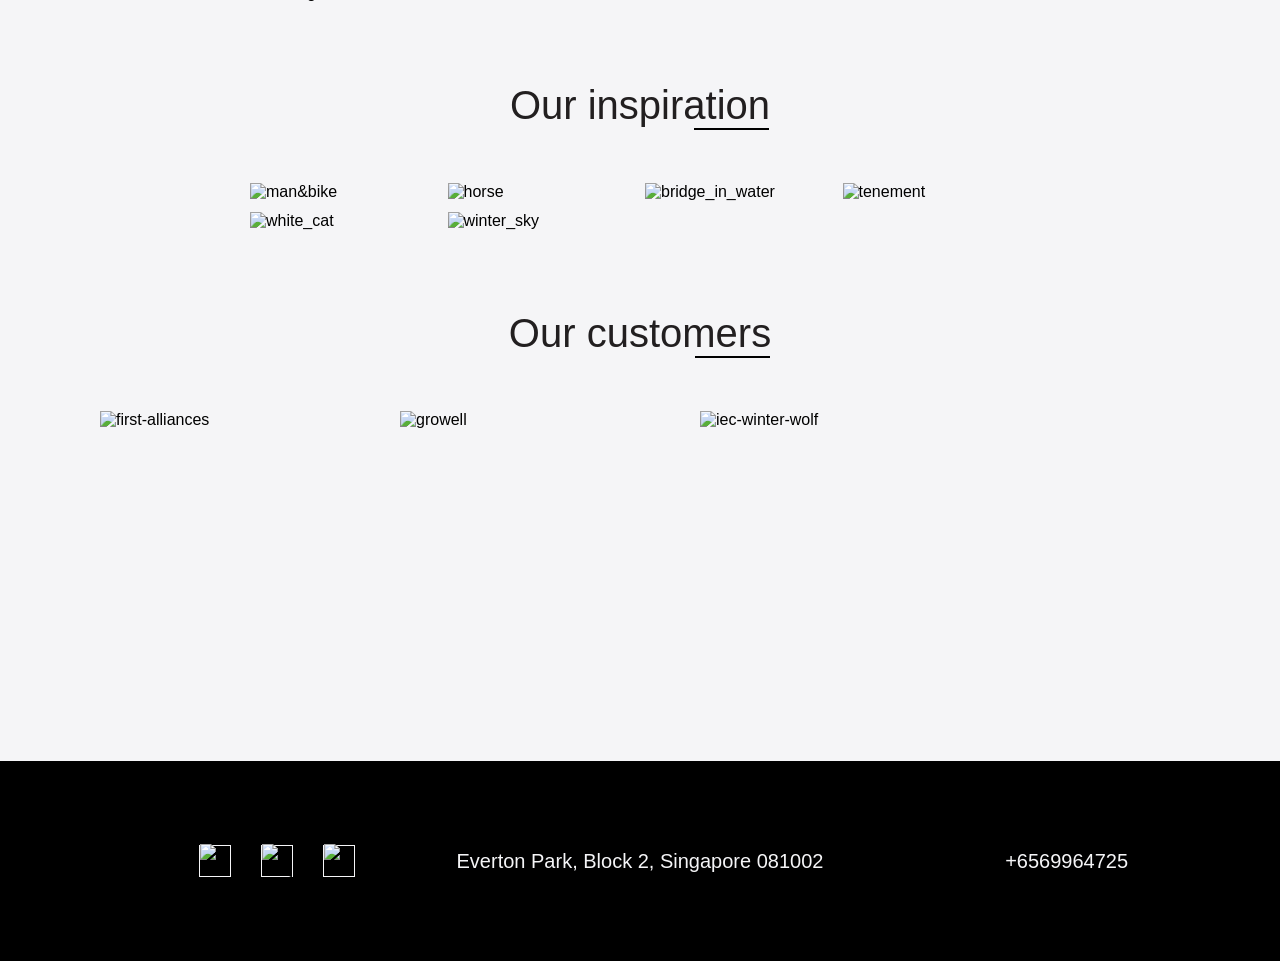
==== commit 7be30c0c: "Update index.html 3" ====
--- a/index.html
+++ b/index.html
@@ -69,11 +69,11 @@
 			<section class="work">
 				<h3 id="Portfolio" class="work_title"><span>Our works</span></h3>
 				<div class="work__photos">
-					<img src="src/img/works/bridge.jpg" alt="bridge">
-					<img src="src/img/works/cat.jpg" alt="cat">
-					<img src="src/img/works/train.jpg" alt="train">
-					<img src="src/img/works/children.jpg" alt="children">
-					<img src="src/img/works/underground.jpg" alt="underground">
+					<img src="..src/img/works/bridge.jpg" alt="bridge">
+					<img src="img/works/cat.jpg" alt="cat">
+					<img src="img/works/train.jpg" alt="train">
+					<img src="img/works/children.jpg" alt="children">
+					<img src="img/works/underground.jpg" alt="underground">
 				</div>
 			</section>
 			<section class="inspiration">
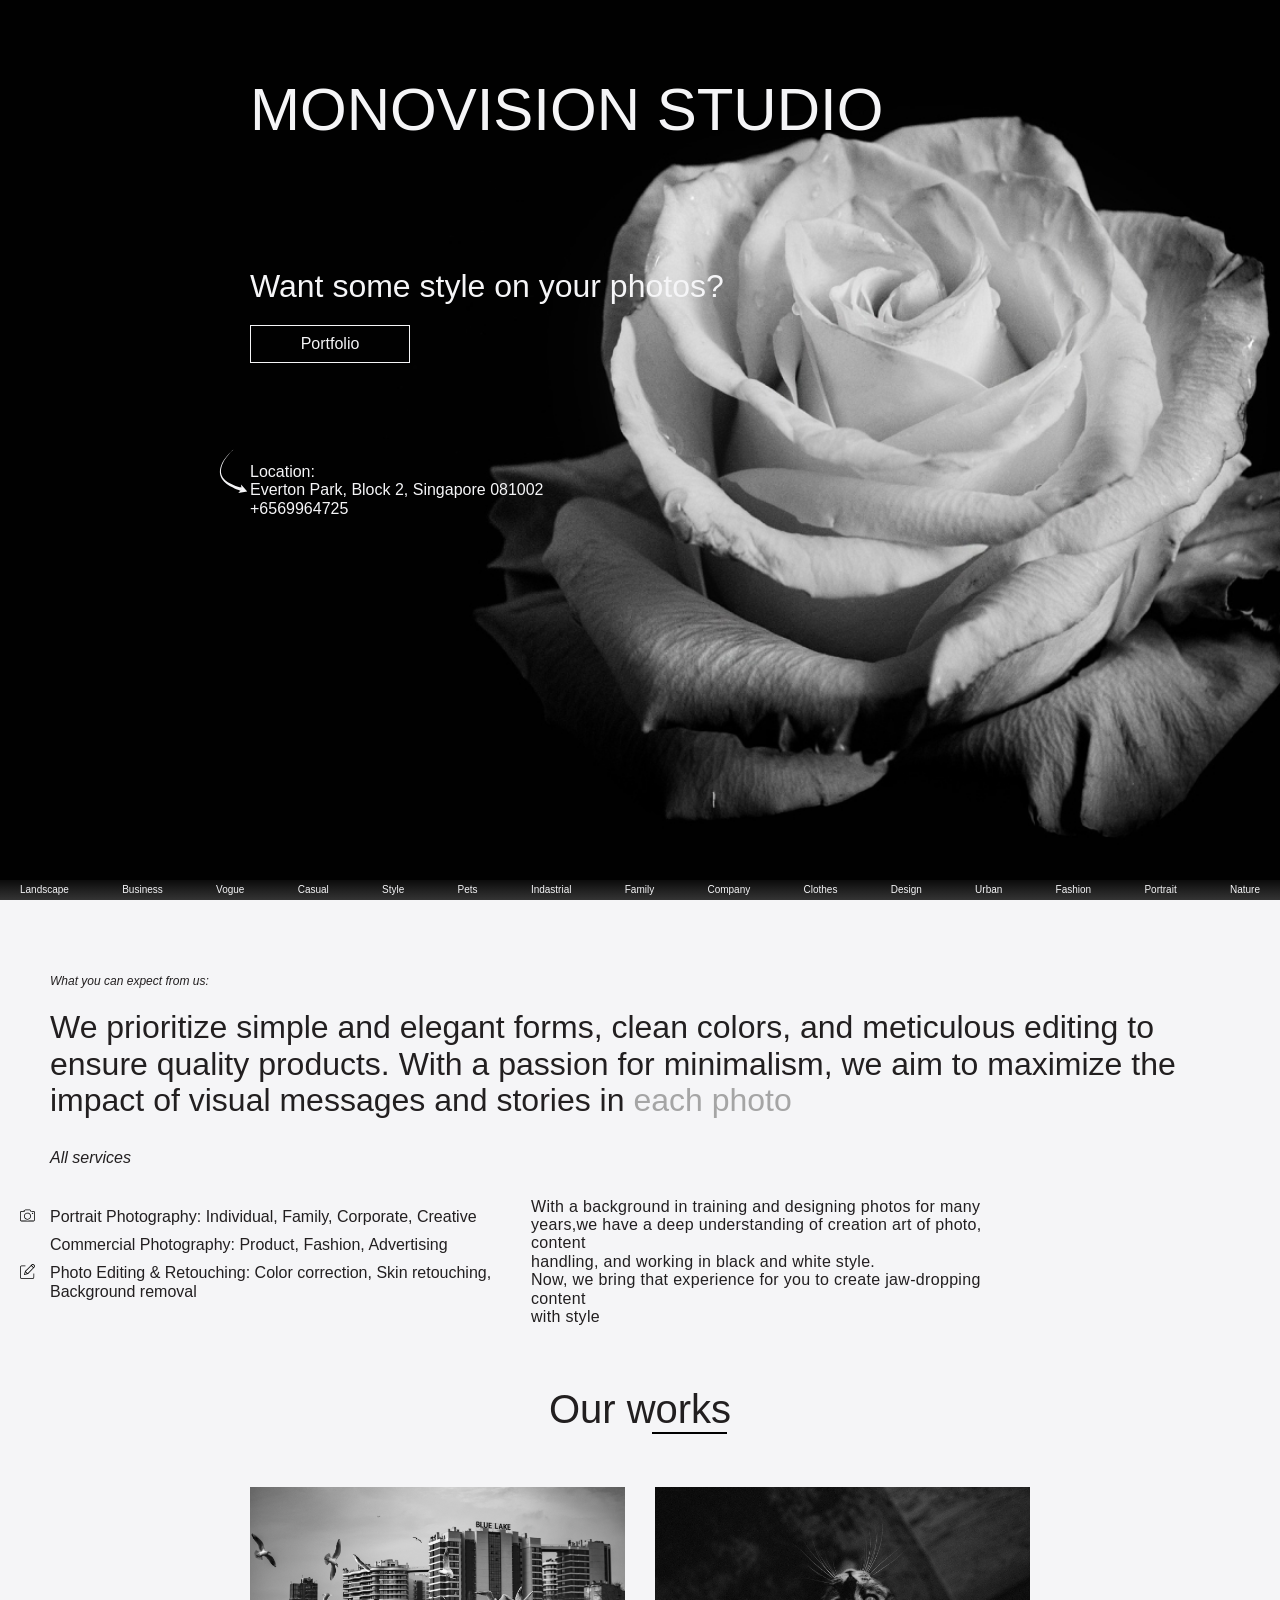
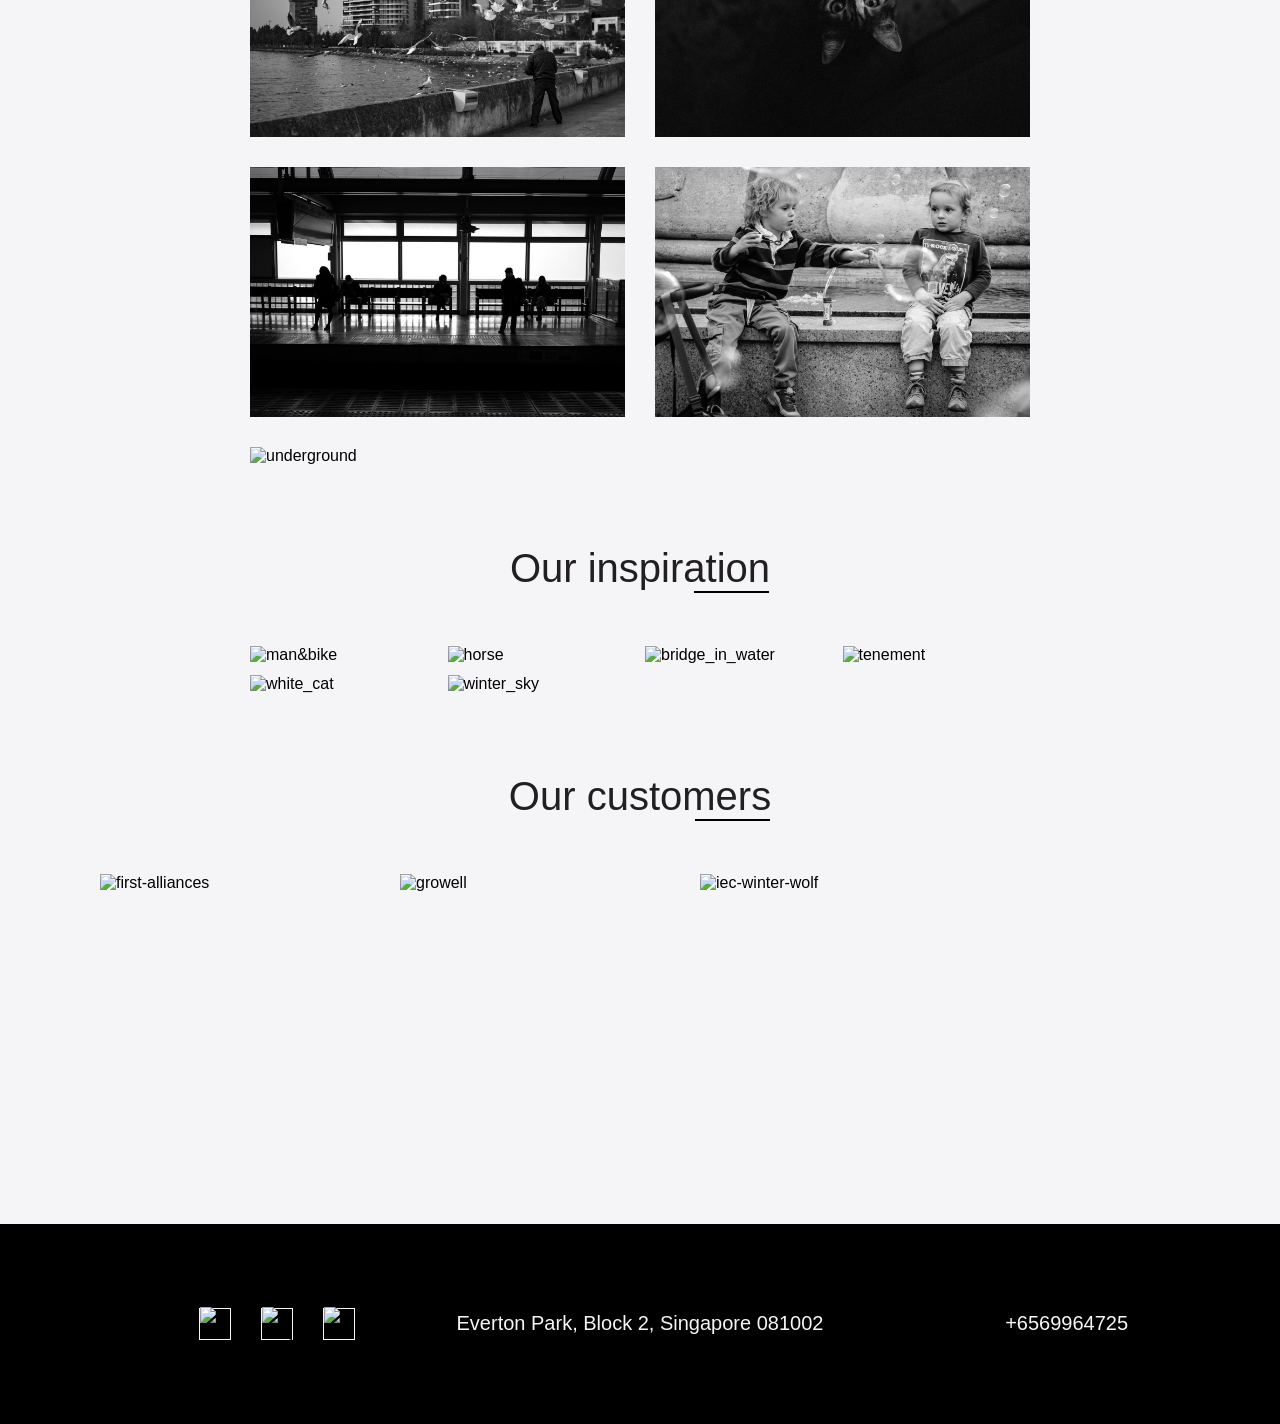
==== commit 3c9ad4fa: "Update index.html 4" ====
--- a/index.html
+++ b/index.html
@@ -69,11 +69,11 @@
 			<section class="work">
 				<h3 id="Portfolio" class="work_title"><span>Our works</span></h3>
 				<div class="work__photos">
-					<img src="..src/img/works/bridge.jpg" alt="bridge">
-					<img src="img/works/cat.jpg" alt="cat">
-					<img src="img/works/train.jpg" alt="train">
-					<img src="img/works/children.jpg" alt="children">
-					<img src="img/works/underground.jpg" alt="underground">
+					<img src="../src/img/works/bridge.jpg" alt="bridge">
+					<img src="../src/img/works/cat.jpg" alt="cat">
+					<img src="../src/img/works/train.jpg" alt="train">
+					<img src="../src/img/works/children.jpg" alt="children">
+					<img src="..src/img/works/underground.jpg" alt="underground">
 				</div>
 			</section>
 			<section class="inspiration">
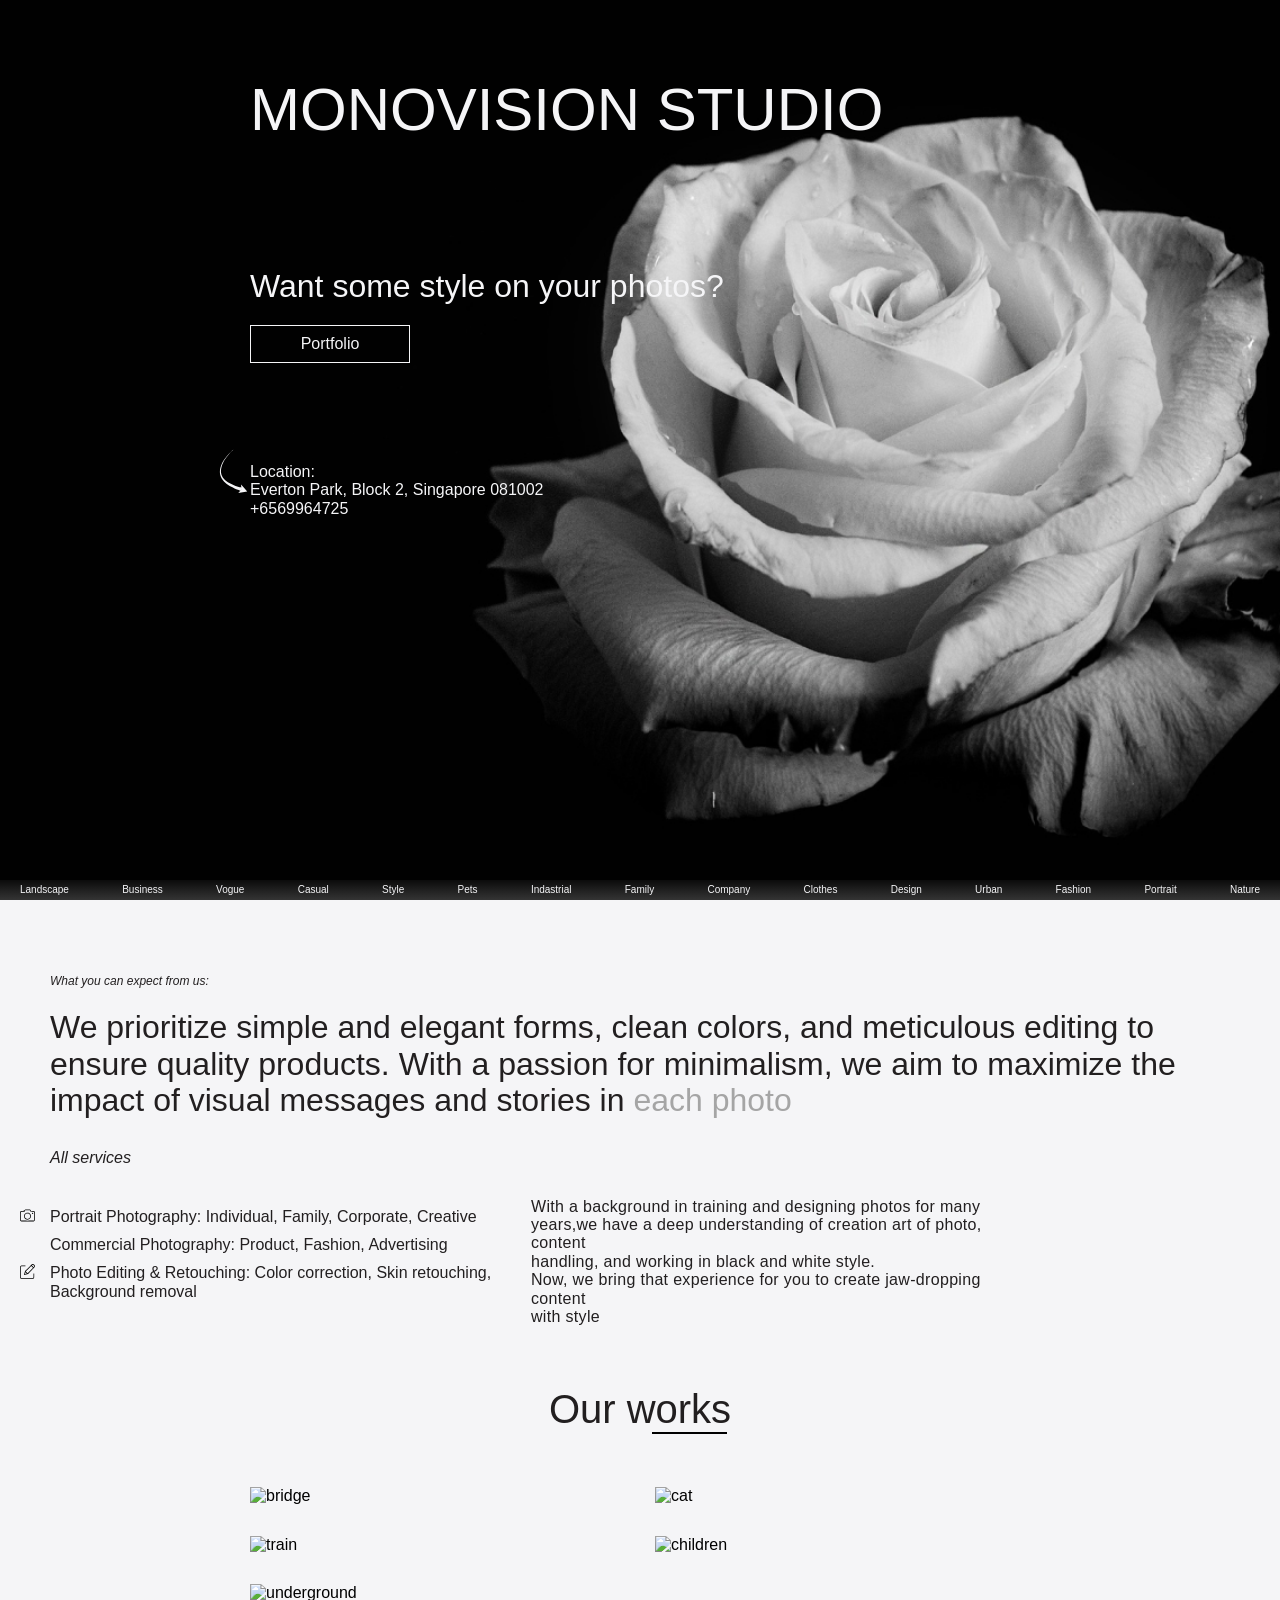
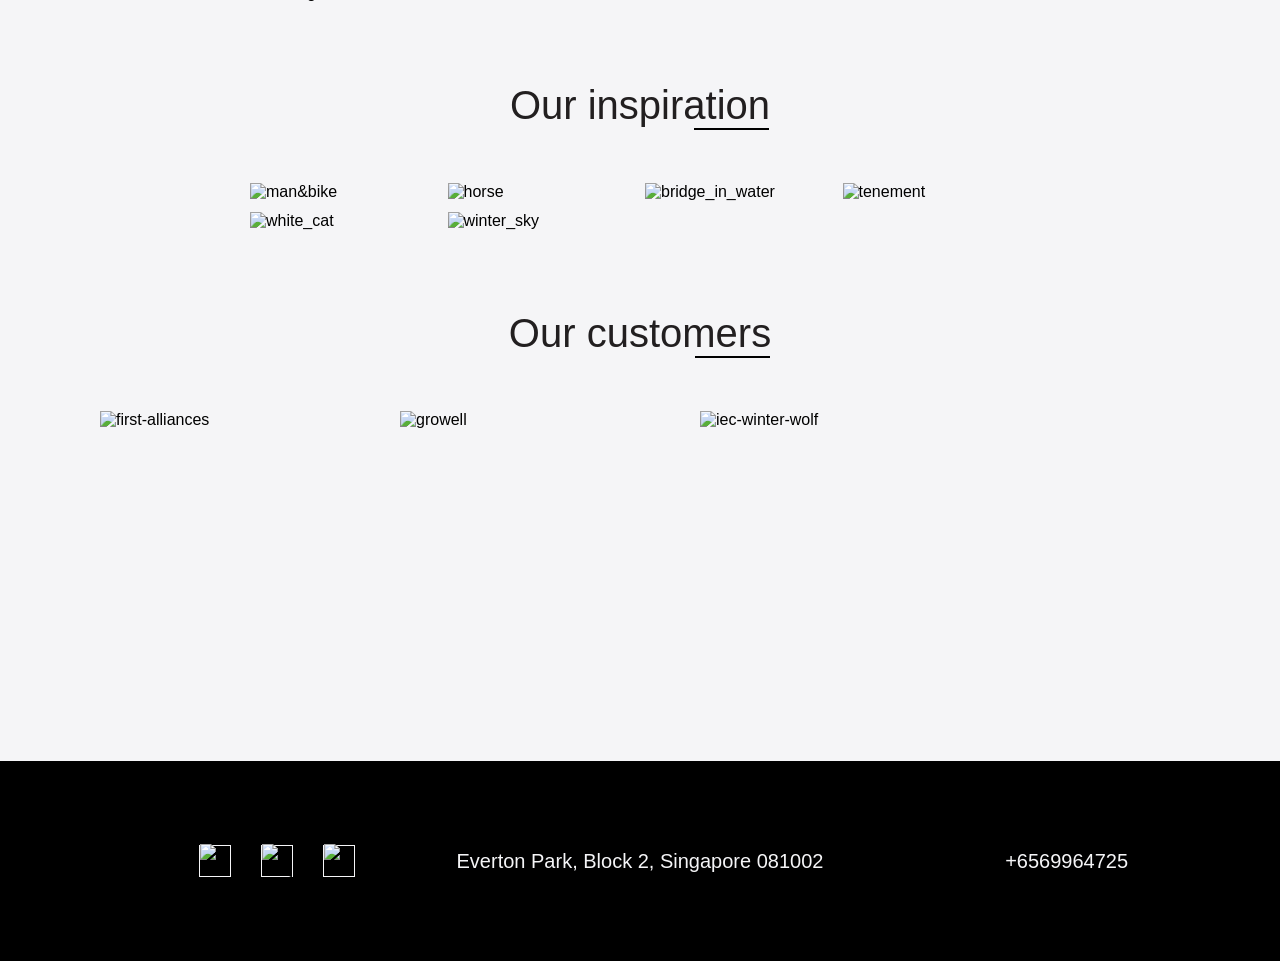
==== commit 5a9edff4: "Update index.html 5" ====
--- a/index.html
+++ b/index.html
@@ -69,11 +69,11 @@
 			<section class="work">
 				<h3 id="Portfolio" class="work_title"><span>Our works</span></h3>
 				<div class="work__photos">
-					<img src="../src/img/works/bridge.jpg" alt="bridge">
-					<img src="../src/img/works/cat.jpg" alt="cat">
-					<img src="../src/img/works/train.jpg" alt="train">
-					<img src="../src/img/works/children.jpg" alt="children">
-					<img src="..src/img/works/underground.jpg" alt="underground">
+					<img src="..src/img/works/bridge.jpg" alt="bridge">
+					<img src="img/works/cat.jpg" alt="cat">
+					<img src="img/works/train.jpg" alt="train">
+					<img src="img/works/children.jpg" alt="children">
+					<img src="img/works/underground.jpg" alt="underground">
 				</div>
 			</section>
 			<section class="inspiration">
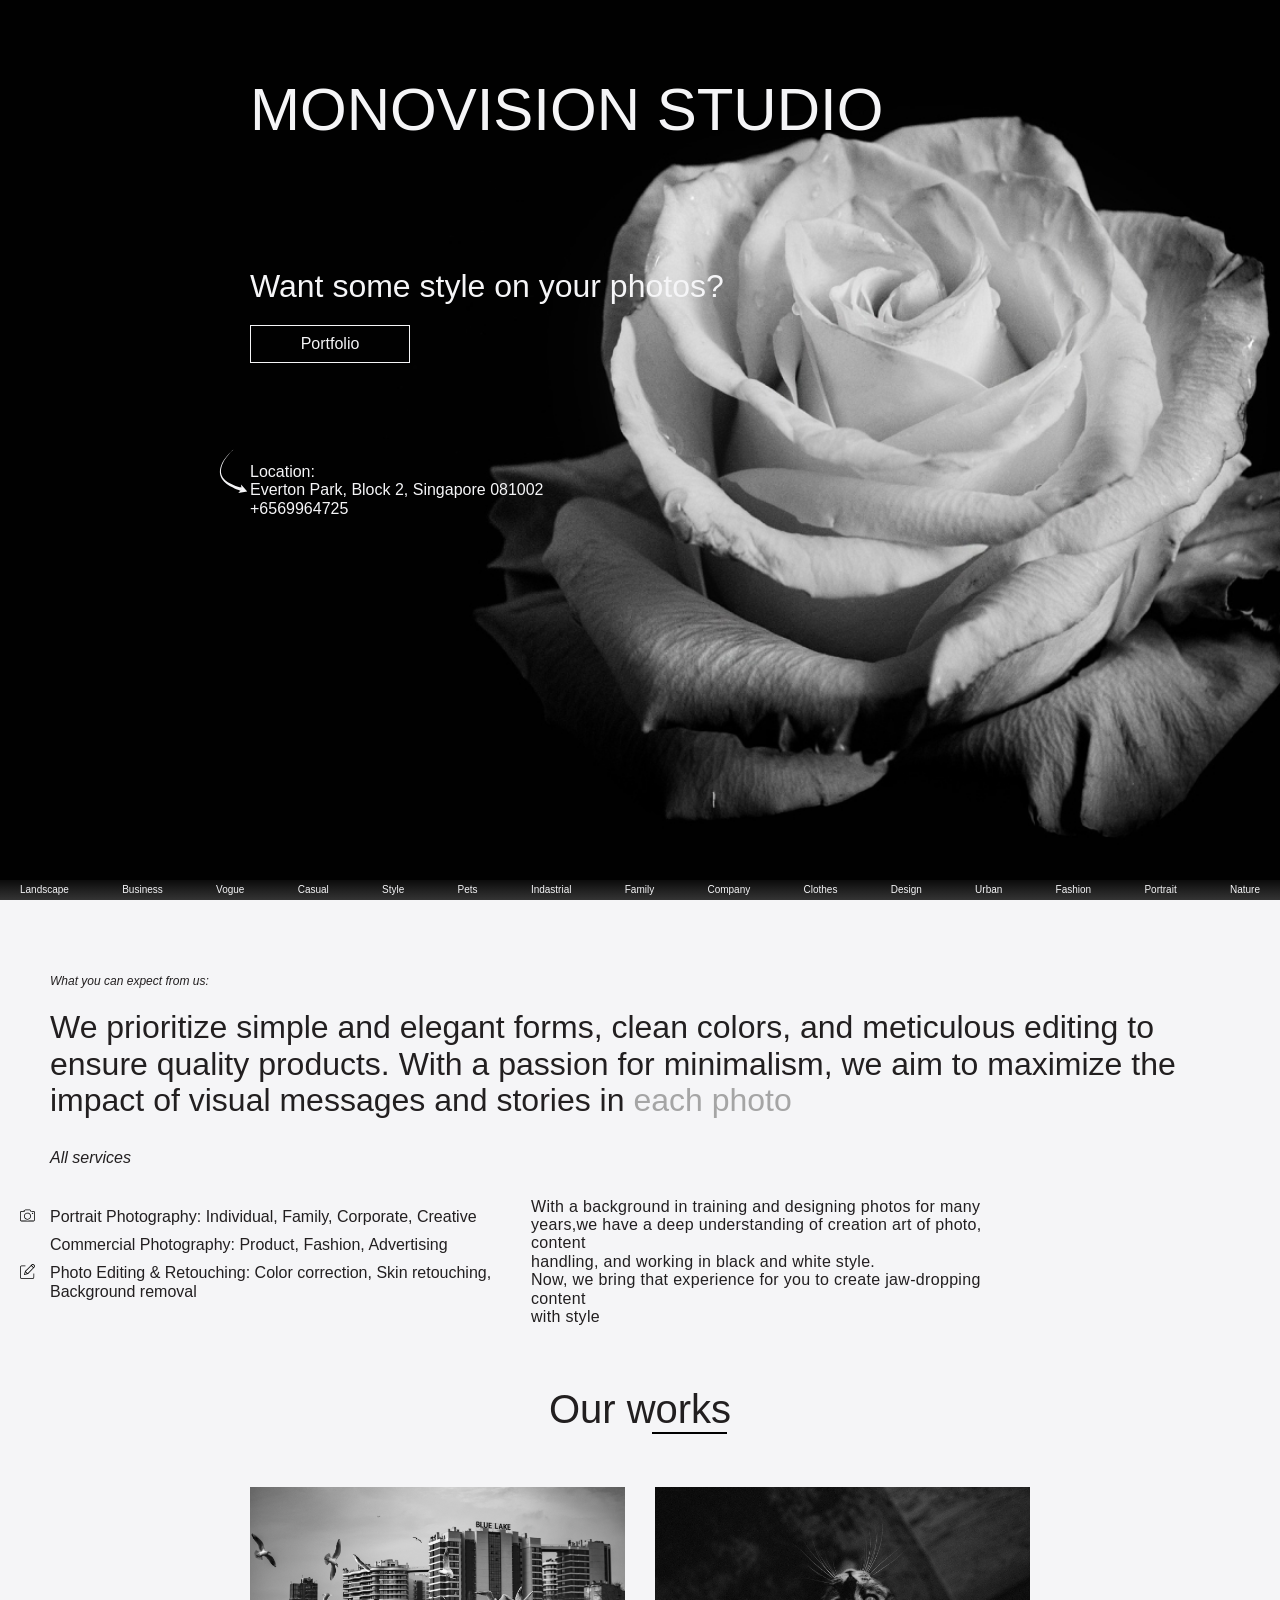
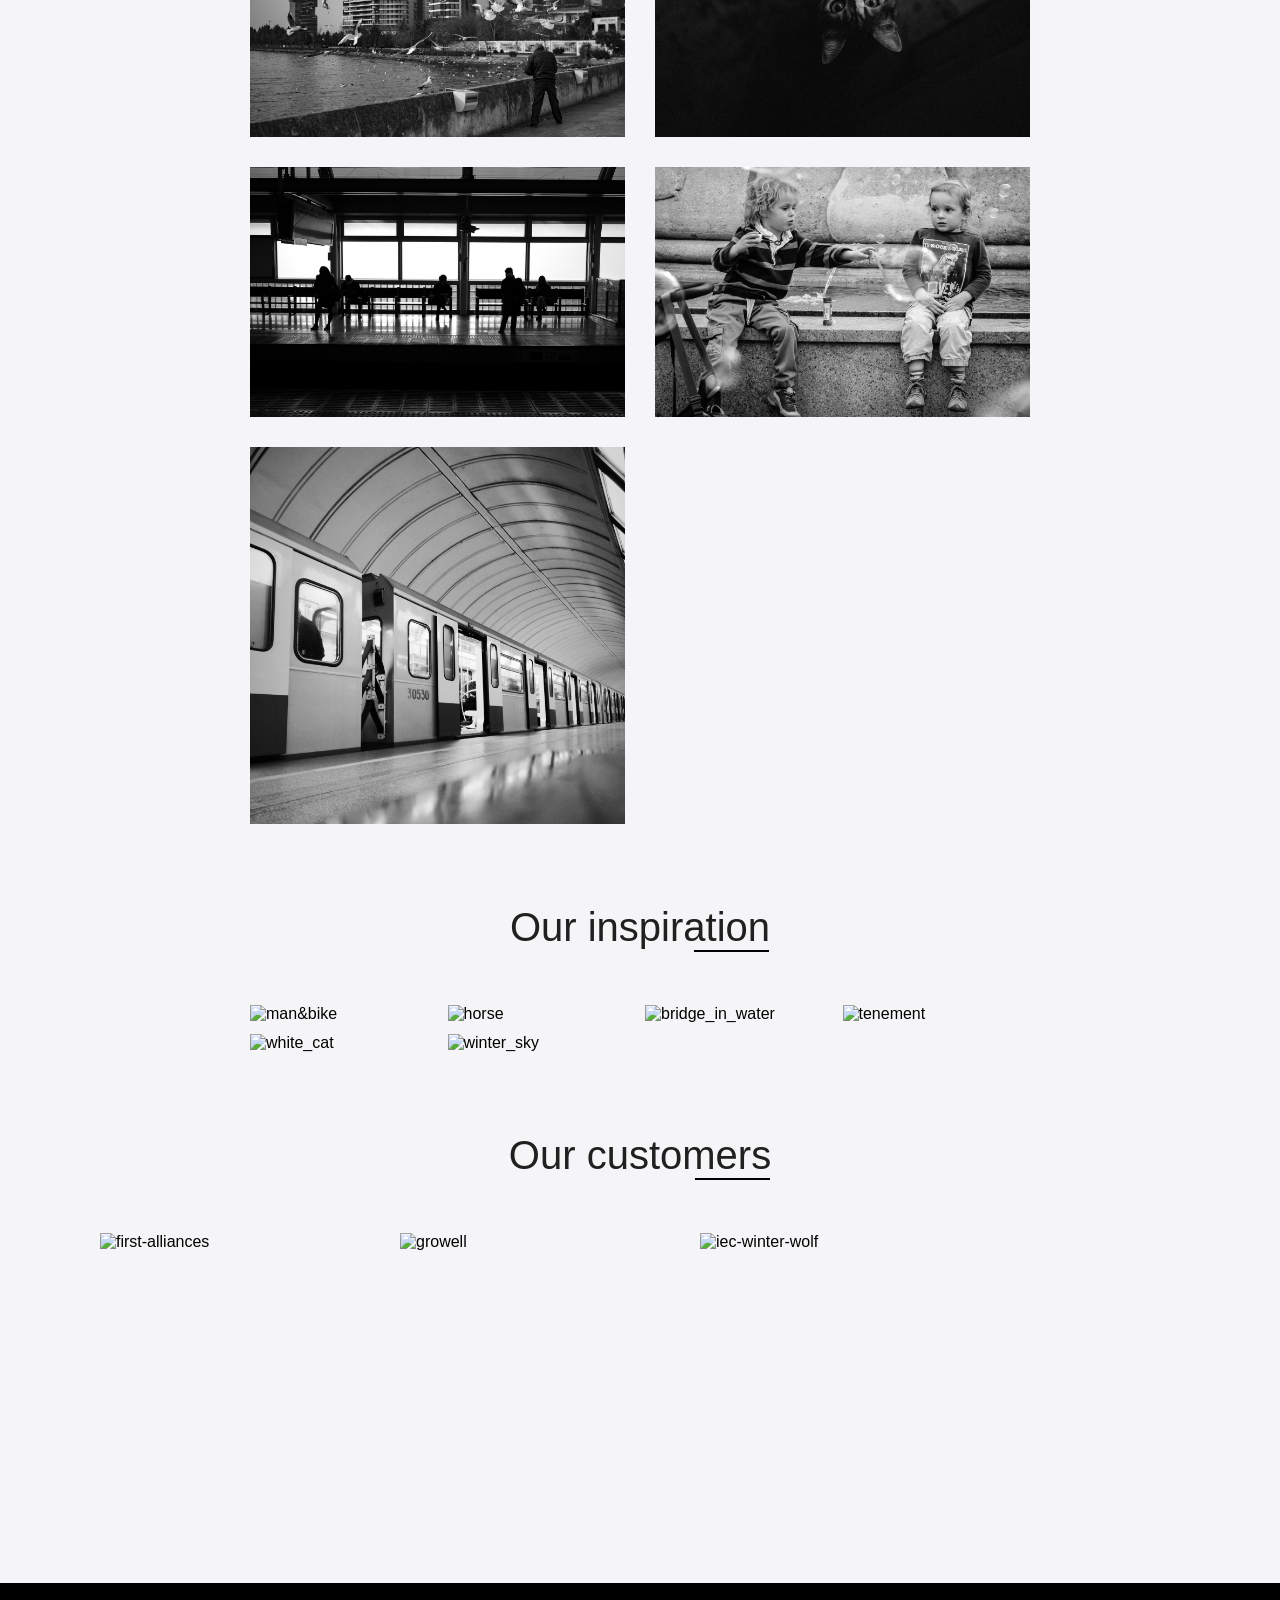
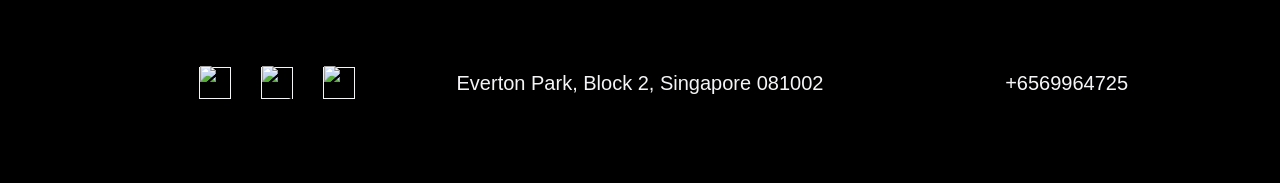
==== commit 7067784a: "Update index.html 6" ====
--- a/index.html
+++ b/index.html
@@ -69,11 +69,11 @@
 			<section class="work">
 				<h3 id="Portfolio" class="work_title"><span>Our works</span></h3>
 				<div class="work__photos">
-					<img src="..src/img/works/bridge.jpg" alt="bridge">
-					<img src="img/works/cat.jpg" alt="cat">
-					<img src="img/works/train.jpg" alt="train">
-					<img src="img/works/children.jpg" alt="children">
-					<img src="img/works/underground.jpg" alt="underground">
+					<img src="src/img/works/bridge.jpg" alt="bridge">
+					<img src="src/img/works/cat.jpg" alt="cat">
+					<img src="src/img/works/train.jpg" alt="train">
+					<img src="src/img/works/children.jpg" alt="children">
+					<img src="src/img/works/underground.jpg" alt="underground">
 				</div>
 			</section>
 			<section class="inspiration">
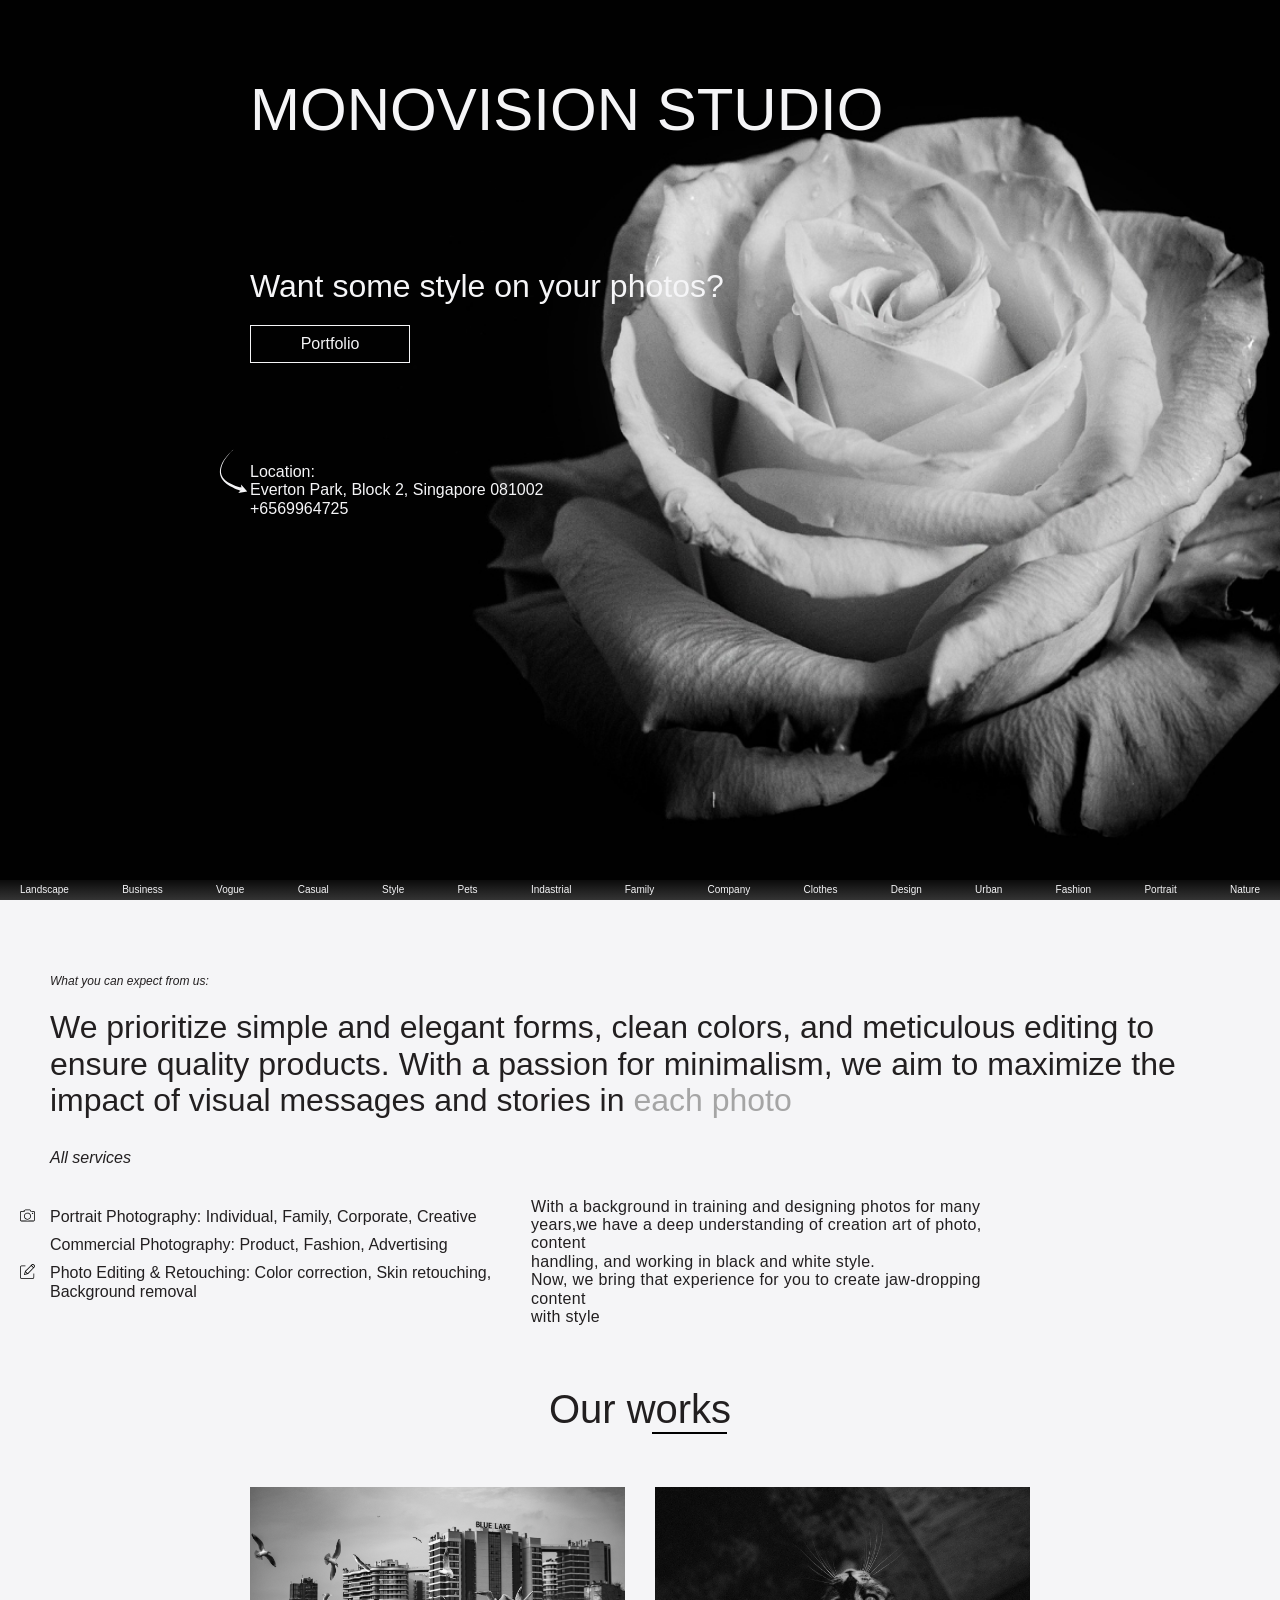
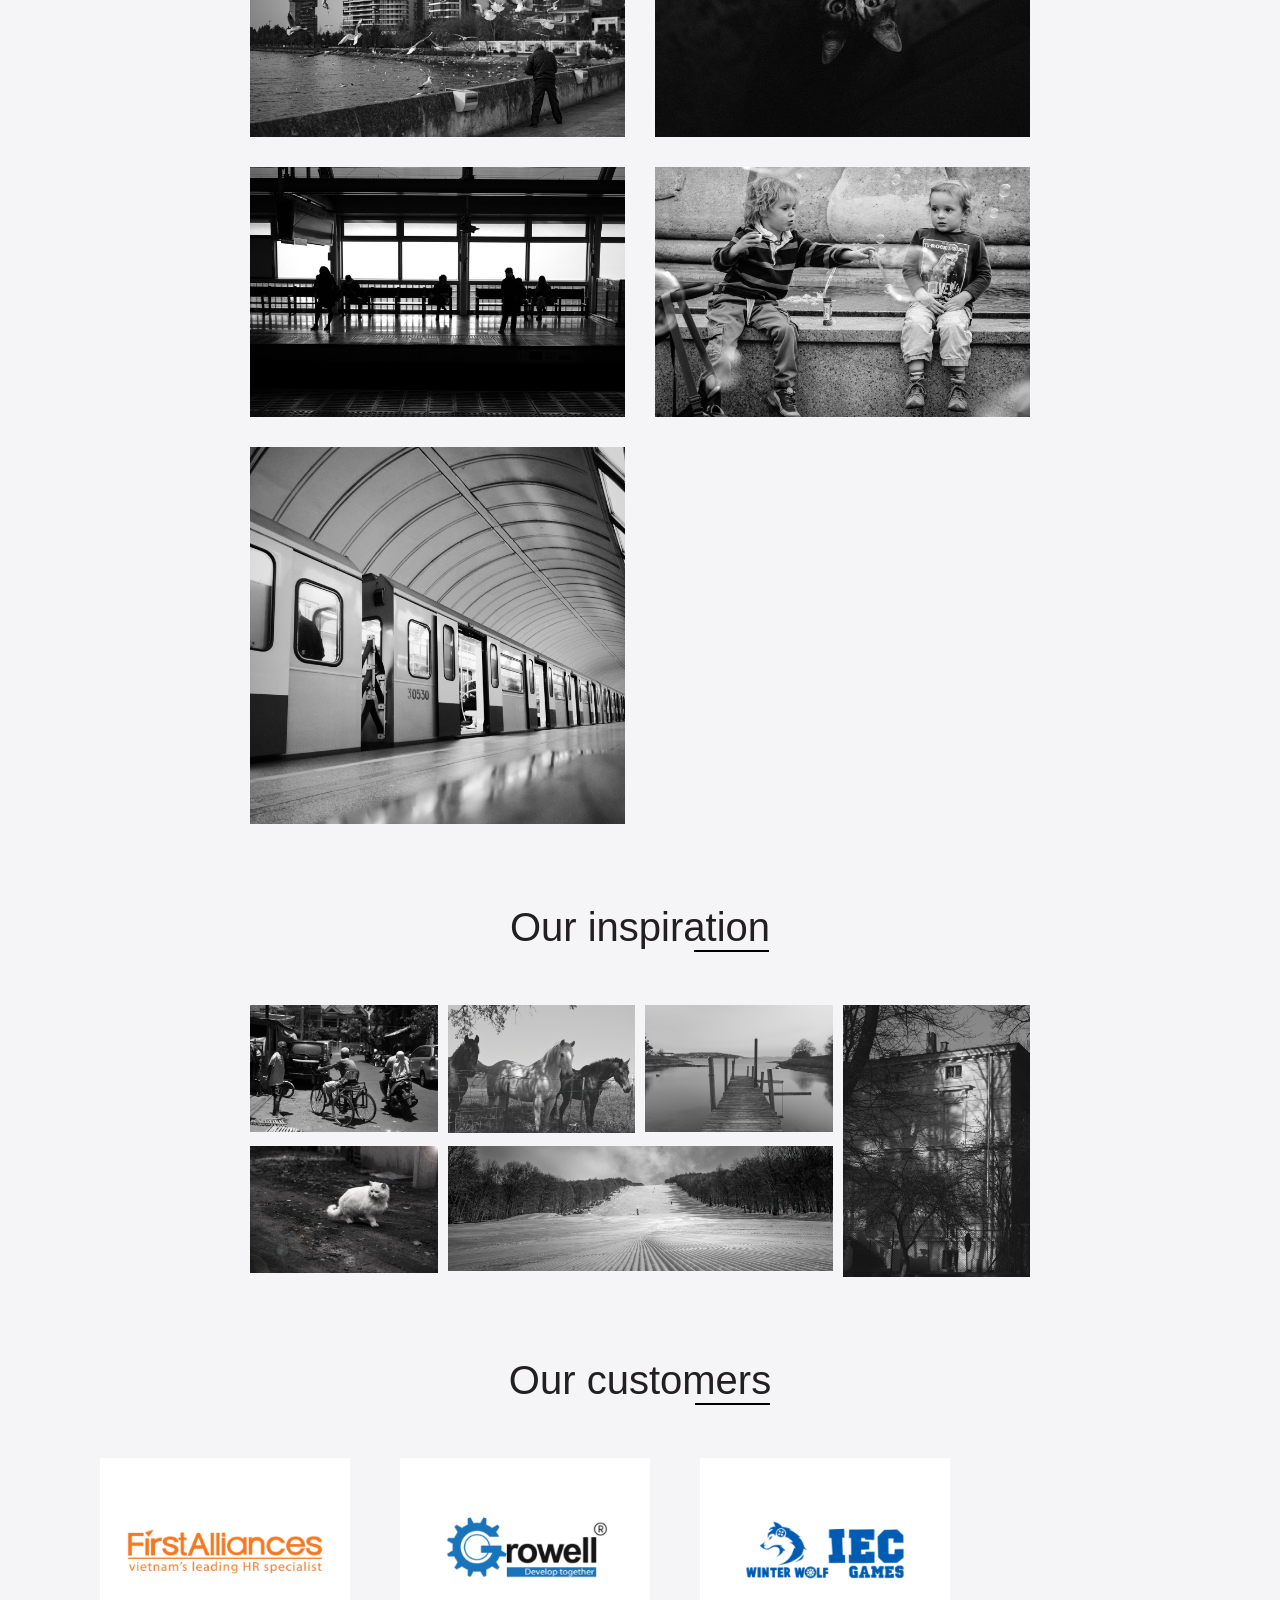
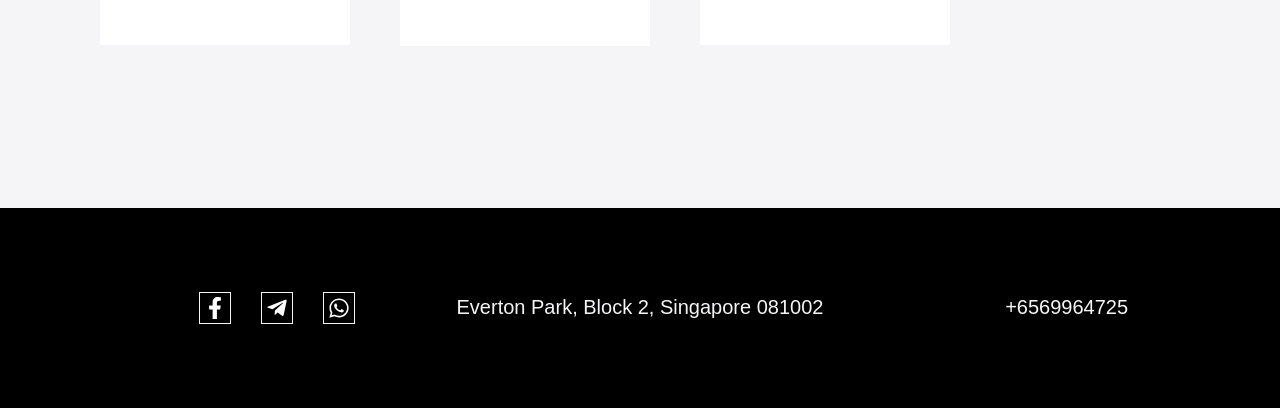
==== commit 78811cfc: "Update index.html" ====
--- a/index.html
+++ b/index.html
@@ -79,29 +79,29 @@
 			<section class="inspiration">
 				<h3 class="inspiration__title"><span>Our inspiration</span></h3>
 				<div class="inspiration__photos">
-					<img src="img/inspiration/man.jpg" alt="man&bike" class="inspiration__photo1">
-					<img src="img/inspiration/horses.jpg" alt="horse" class="inspiration__photo2">
-					<img src="img/inspiration/bridge.jpg" alt="bridge_in_water" class="inspiration__photo3">
-					<img src="img/inspiration/tenement.jpg" alt="tenement" class="inspiration__photo4">
-					<img src="img/inspiration/cat.jpg" alt="white_cat" class="inspiration__photo5">
-					<img src="img/inspiration/sky.jpg" alt="winter_sky" class="inspiration__photo6">
+					<img src="src/img/inspiration/man.jpg" alt="man&bike" class="inspiration__photo1">
+					<img src="src/img/inspiration/horses.jpg" alt="horse" class="inspiration__photo2">
+					<img src="src/img/inspiration/bridge.jpg" alt="bridge_in_water" class="inspiration__photo3">
+					<img src="src/img/inspiration/tenement.jpg" alt="tenement" class="inspiration__photo4">
+					<img src="src/img/inspiration/cat.jpg" alt="white_cat" class="inspiration__photo5">
+					<img src="src/img/inspiration/sky.jpg" alt="winter_sky" class="inspiration__photo6">
 				</div>
 			</section>
 			<section class="customers">
 				<h3 class="customers__title"><span>Our customers</span></h3>
 				<div class="customers__photos">
-					<img src="logo/logo-first-alliances.jpg" alt="first-alliances">
-					<img src="logo/logo-growell.jpg" alt="growell">
-					<img src="logo/logo-iec-winter-wolf.jpg" alt="iec-winter-wolf">
+					<img src="src/logo/logo-first-alliances.jpg" alt="first-alliances">
+					<img src="src/logo/logo-growell.jpg" alt="growell">
+					<img src="src/logo/logo-iec-winter-wolf.jpg" alt="iec-winter-wolf">
 				</div>
 			</section>
 			<section class="footer">
 				<div class="footer_icons">
-					<div class="facebook"><img src="icons/facebook.svg" alt="facebook">
+					<div class="facebook"><img src="src/icons/facebook.svg" alt="facebook">
 					</div>
-					<div class="telegram"><img src="icons/tg.svg" alt="telegram">
+					<div class="telegram"><img src="src/icons/tg.svg" alt="telegram">
 					</div>
-					<div class="whatsapp"><img src="icons/whatsapp.svg" alt="whatsapp">
+					<div class="whatsapp"><img src="src/icons/whatsapp.svg" alt="whatsapp">
 					</div>
 				</div>
 				<div class="footer_text">Everton Park, Block 2, Singapore 081002</div>
